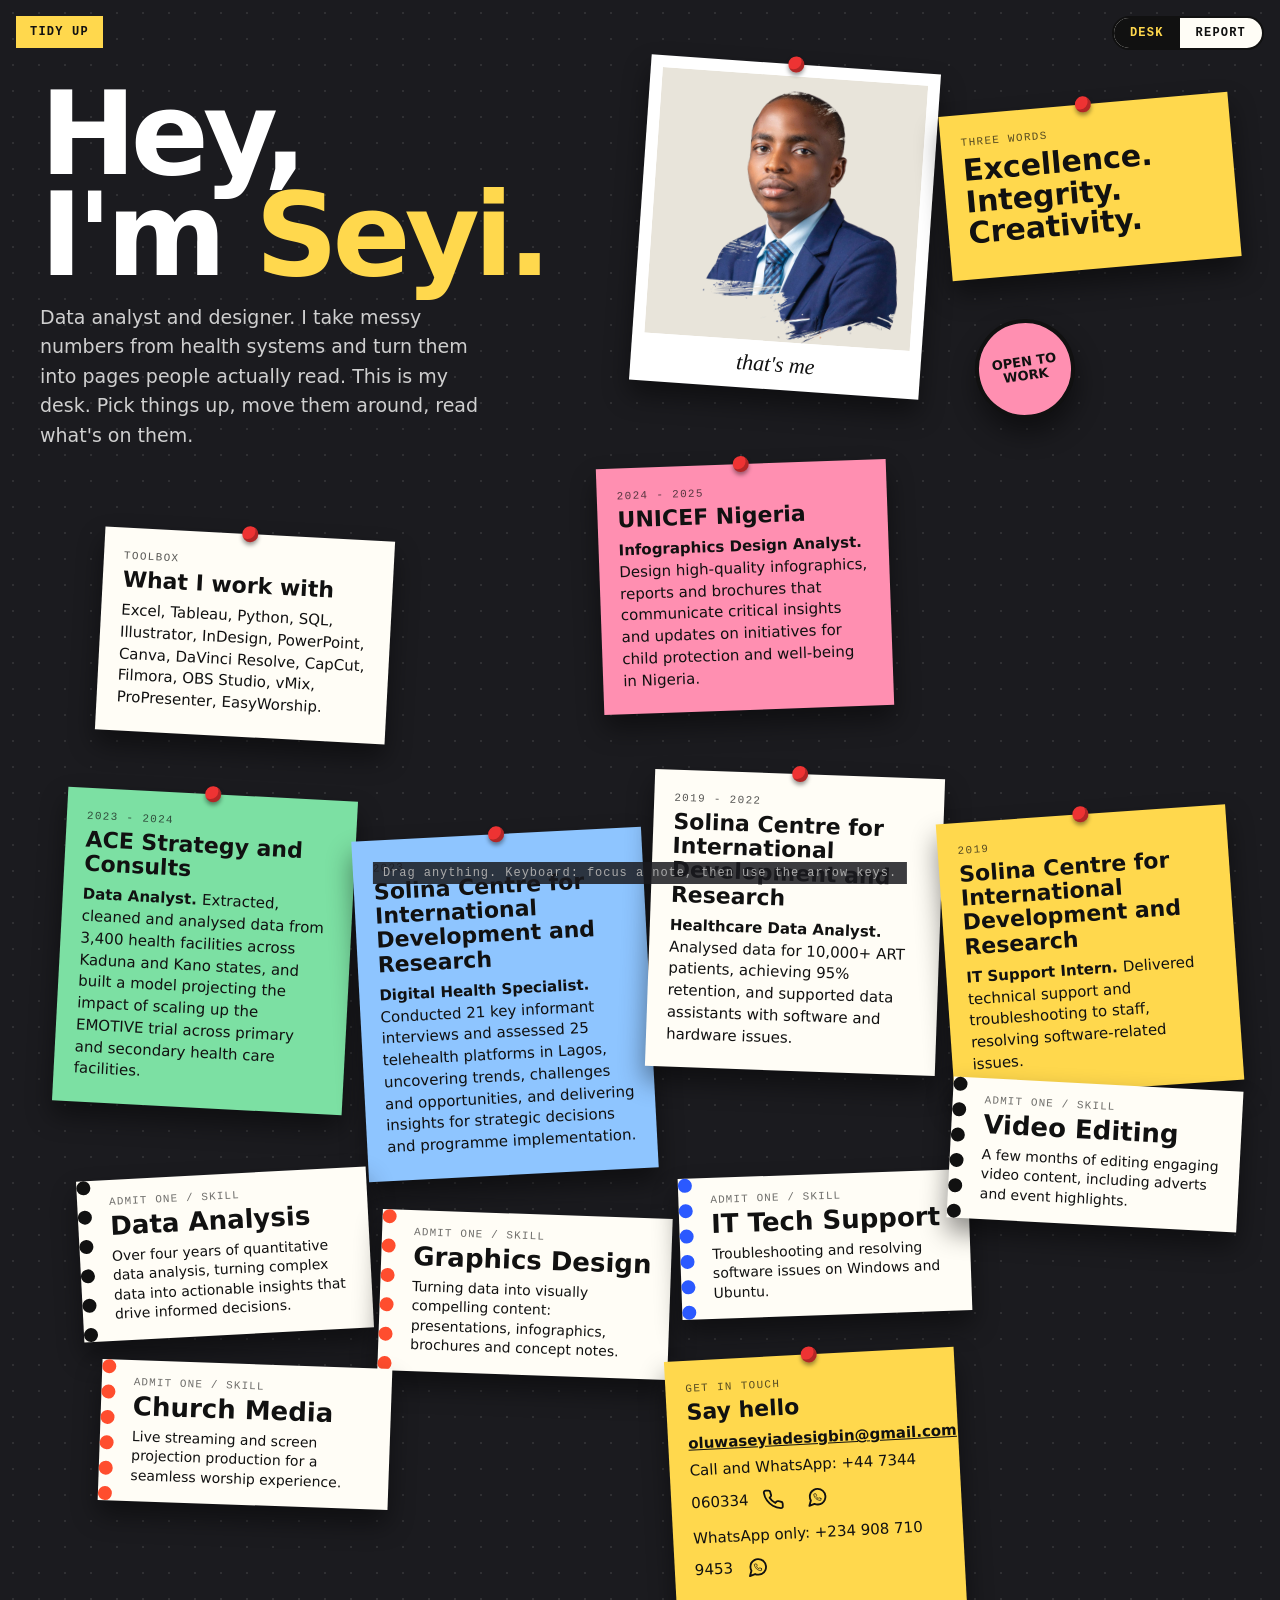
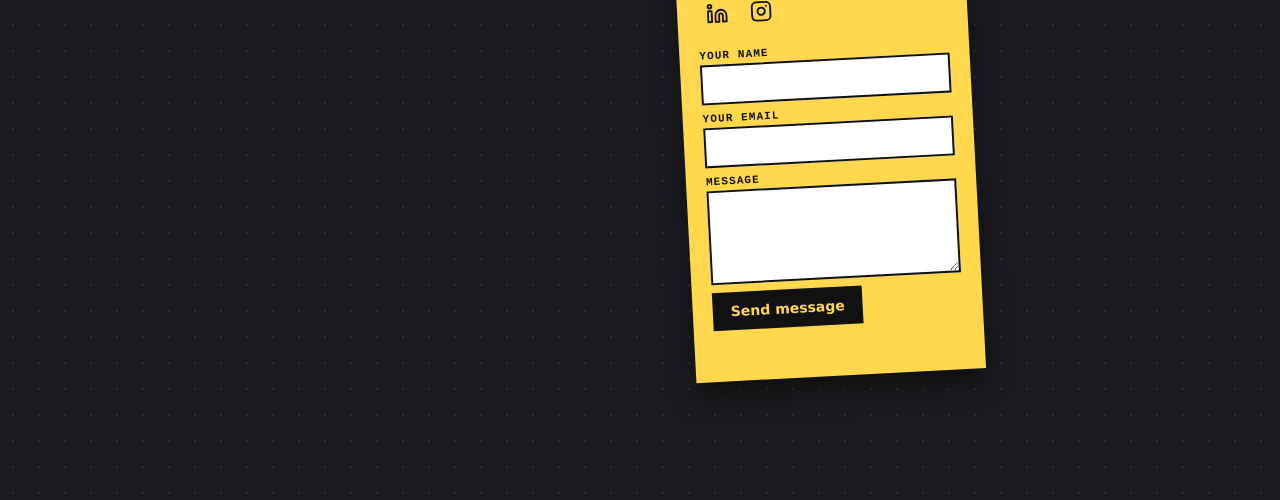
==== next/index.html @ 6172eed1 "feat(contact): use icons for Call, WhatsApp, LinkedIn and Instagram links The contact links in both " ====
<!DOCTYPE html>
<html lang="en">
<head>
  <meta charset="utf-8">
  <meta name="viewport" content="width=device-width, initial-scale=1">
  <title>Seyi Adesigbin | Data analyst and designer</title>
  <meta name="description" content="Seyi Adesigbin is a data analyst and designer who turns health-system data into clear, readable reports and infographics.">
  <link rel="stylesheet" href="css/tokens.css">
  <link rel="stylesheet" href="css/base.css">
  <link rel="stylesheet" href="css/form.css">
  <link rel="stylesheet" href="css/icons.css">
  <link rel="stylesheet" href="css/desk.css">
  <link rel="stylesheet" href="css/report.css">
</head>
<body data-view="desk">
  <a class="skip-link" href="#main">Skip to content</a>

  <div class="view-switch" role="group" aria-label="Choose a view">
    <button type="button" data-view="desk" aria-pressed="true">Desk</button>
    <button type="button" data-view="report" aria-pressed="false">Report</button>
  </div>

  <main id="main">
    <section id="view-desk" aria-label="Desk view">
      <div class="desk"></div>
    </section>
    <section id="view-report" aria-label="Report view" hidden>
      <div class="report"></div>
    </section>
  </main>

  <noscript><p style="padding:24px">This site needs JavaScript to show its content.</p></noscript>
  <script src="js/content.js"></script>
  <script src="js/icons.js"></script>
  <script src="js/contact-form.js"></script>
  <script src="js/desk.js"></script>
  <script src="js/report.js"></script>
  <script src="js/app.js"></script>
</body>
</html>
---- next/css/tokens.css ----
/* Design tokens: the one place colours, type and spacing are decided. */
:root {
  /* Desk palette */
  --desk-bg: #1b1b1f;
  --note-yellow: #ffd84d;
  --note-pink: #ff8fb1;
  --note-green: #7ce0a3;
  --note-blue: #8ec5ff;
  --paper: #fffdf6;

  /* Report palette */
  --report-bg: #f3eee3;
  --report-ink: #14213d;
  --report-accent: #ff4d2e;
  --report-blue: #2b59ff;

  /* Type: system fonts for now. Final fonts are chosen in a later change. */
  --font-body: "Segoe UI", system-ui, -apple-system, Arial, sans-serif;
  --font-mono: "Courier New", ui-monospace, monospace;

  /* Spacing scale */
  --space-1: 4px;
  --space-2: 8px;
  --space-3: 16px;
  --space-4: 24px;
  --space-5: 40px;
  --space-6: 64px;

  --radius: 4px;
  --max-width: 1100px;
}
---- next/css/base.css ----
/* Reset, page shell, and the Desk | Report switch. Each view has its own stylesheet. */
*, *::before, *::after { box-sizing: border-box; }
* { margin: 0; }

body {
  font: 17px/1.55 var(--font-body);
  min-height: 100vh;
}

body[data-view="desk"] { background: var(--desk-bg); color: #fff; }
body[data-view="report"] { background: var(--report-bg); color: var(--report-ink); }

a { color: inherit; }
[hidden] { display: none !important; }

.skip-link {
  position: absolute; left: -999px; top: 8px;
  background: #fff; color: #000; padding: var(--space-2) var(--space-3); z-index: 100;
}
.skip-link:focus { left: 8px; }

.wrap { max-width: var(--max-width); margin: 0 auto; padding: var(--space-5) var(--space-4); }

/* View switch */
.view-switch {
  position: fixed; top: var(--space-3); right: var(--space-3); z-index: 50;
  display: inline-flex; border: 2px solid currentColor; border-radius: 999px;
  background: var(--paper); color: #111; overflow: hidden;
  font: 700 12px var(--font-mono); letter-spacing: .1em; text-transform: uppercase;
}
.view-switch button {
  all: unset; cursor: pointer; padding: 8px 16px;
}
.view-switch button[aria-pressed="true"] { background: #111; color: var(--note-yellow); }
.view-switch button:focus-visible { outline: 3px solid var(--report-blue); outline-offset: -3px; }
---- next/css/form.css ----
/* Contact form, shared by the Desk note and the Report section. */
.contact-form { margin-top: var(--space-3); display: grid; gap: var(--space-2); }
.cf-field { display: grid; gap: 3px; }
.cf-field label { font: 700 11px var(--font-mono); letter-spacing: .1em; text-transform: uppercase; }
.contact-form input[type="text"],
.contact-form input[type="email"],
.contact-form textarea {
  font: 15px var(--font-body); color: #111; background: #fff;
  border: 2px solid #111; border-radius: 0; padding: 9px 10px; width: 100%;
  user-select: text; touch-action: auto;
}
.contact-form textarea { resize: vertical; min-height: 90px; }
.contact-form input:focus-visible,
.contact-form textarea:focus-visible,
.cf-button:focus-visible { outline: 3px solid var(--report-blue); outline-offset: 2px; }
.cf-button {
  justify-self: start; cursor: pointer; border: 0; padding: 11px 18px;
  font: 800 14px var(--font-body); background: #111; color: var(--note-yellow);
}
.cf-button:disabled { opacity: .6; cursor: wait; }
.cf-status { font-size: 14px; min-height: 1.4em; }
.cf-status a { font-weight: 700; }

/* Report: give the form a boxed look under the contact list */
.report .contact-form { max-width: 640px; margin-top: var(--space-4); padding: 20px; border: 2px solid var(--report-ink); background: rgba(255, 255, 255, .5); }
.report .contact-form .cf-button { background: var(--report-ink); color: var(--report-bg); }
.report .contact-form .cf-button:hover { background: var(--report-accent); }
---- next/css/icons.css ----
/* Icon-only contact links (Desk and Report). Colour follows the surrounding text. */
.icon-links { display: inline-flex; flex-wrap: wrap; align-items: center; gap: 4px; vertical-align: middle; }
a.icon-link {
  display: inline-flex; align-items: center; justify-content: center;
  width: 40px; height: 40px; border-radius: 50%;
  color: inherit; transition: background .15s, transform .15s;
}
a.icon-link svg {
  width: 22px; height: 22px; fill: none; stroke: currentColor;
  stroke-width: 2; stroke-linecap: round; stroke-linejoin: round;
}
a.icon-link:hover { background: rgba(0, 0, 0, .1); transform: translateY(-1px); }
a.icon-link:focus-visible { outline: 3px solid currentColor; outline-offset: 2px; }

@media (prefers-reduced-motion: reduce) {
  a.icon-link { transition: none; }
  a.icon-link:hover { transform: none; }
}
---- next/css/desk.css ----
/* Desk view: a pinboard of draggable notes. Positions are set by js/desk.js. */
body[data-view="desk"] {
  background-color: var(--desk-bg);
  background-image: radial-gradient(rgba(255, 255, 255, .09) 1.5px, transparent 1.5px);
  background-size: 26px 26px;
}

.desk { padding: var(--space-6) var(--space-4) var(--space-6); }

.desk-title { color: #fff; max-width: 560px; position: relative; padding-top: 10px; }
.desk-board.scatter .desk-title { position: absolute; z-index: 0; }
.desk-title h1 {
  font: 900 clamp(56px, 9vw, 120px)/.88 var(--font-body);
  letter-spacing: -.05em;
}
.desk-title h1 span { color: var(--note-yellow); }
.desk-title p { margin-top: var(--space-3); color: #cfcfcf; font-size: 19px; max-width: 440px; }

.desk-tools { position: fixed; top: var(--space-3); left: var(--space-3); z-index: 50; }
.desk-tools button {
  font: 700 12px var(--font-mono); letter-spacing: .1em; text-transform: uppercase;
  background: var(--note-yellow); color: #111; border: 0; padding: 9px 14px; cursor: pointer;
}
.desk-tools button:focus-visible { outline: 3px solid #fff; outline-offset: 2px; }

.desk-board { position: relative; max-width: 1200px; margin: 0 auto; }

/* Items */
.item {
  position: absolute; width: 290px; color: #111;
  box-shadow: 0 14px 26px rgba(0, 0, 0, .45);
  cursor: grab; touch-action: none; user-select: none;
  transition: box-shadow .15s;
}
.item.dragging { cursor: grabbing; box-shadow: 0 26px 40px rgba(0, 0, 0, .6); }
.item:focus-visible { outline: 4px solid #fff; outline-offset: 4px; }
.item a { user-select: text; }

.note { padding: 22px 20px 22px; }
.note.c-y { background: var(--note-yellow); }
.note.c-p { background: var(--note-pink); }
.note.c-g { background: var(--note-green); }
.note.c-b { background: var(--note-blue); }
.note.c-w { background: var(--paper); }
.note small {
  display: block; margin-bottom: 6px;
  font: 11px var(--font-mono); letter-spacing: .12em; text-transform: uppercase; opacity: .7;
}
.note h3 { font: 900 22px/1.1 var(--font-body); margin-bottom: 8px; }
.note p { font-size: 15px; line-height: 1.45; }
.note p + p { margin-top: 8px; }
.note ul { list-style: none; padding: 0; }
.note li { font-size: 15px; margin-bottom: 4px; }
.note a { font-weight: 700; }

.pin {
  position: absolute; top: -8px; left: 50%; width: 16px; height: 16px; margin-left: -8px;
  border-radius: 50%; background: #e33; pointer-events: none;
  box-shadow: inset -3px -3px 0 rgba(0, 0, 0, .25), 0 3px 4px rgba(0, 0, 0, .4);
}

.words h3 { font-size: 30px; line-height: 1.05; }

.polaroid { background: #fff; padding: 12px 12px 48px; }
.polaroid img { width: 100%; height: auto; aspect-ratio: 1; display: block; background: #e8e4da; }
.polaroid .caption {
  position: absolute; bottom: 12px; left: 0; right: 0; text-align: center;
  font: italic 22px "Segoe Script", "Comic Sans MS", cursive;
}

.ticket { background: var(--paper); border-left: 14px dotted #111; padding: 16px 18px; }
.ticket small { display: block; font: 11px var(--font-mono); letter-spacing: .1em; text-transform: uppercase; opacity: .6; }
.ticket b { display: block; font: 900 26px/1.1 var(--font-body); margin: 4px 0 6px; }
.ticket p { font-size: 14px; line-height: 1.4; }

.sticker {
  width: 100px; height: 100px; border-radius: 50%; background: var(--note-pink);
  border: 4px solid #111; display: grid; place-items: center; text-align: center; padding: 8px;
  font: 700 13px/1.1 var(--font-body); text-transform: uppercase;
}

.desk-hint {
  position: fixed; bottom: var(--space-3); left: 50%; transform: translateX(-50%); z-index: 40;
  color: #aaa; font: 12px var(--font-mono); letter-spacing: .08em; text-align: center;
  background: rgba(27, 27, 31, .85); padding: 4px 10px; pointer-events: none;
}

@media (prefers-reduced-motion: no-preference) {
  .item.tidy { transition: left .5s, top .5s, transform .5s, box-shadow .15s; }
}

/* Small screens: no dragging, notes simply stack. */
@media (max-width: 700px) {
  .desk-board { display: flex; flex-direction: column; align-items: center; gap: var(--space-4); height: auto !important; }
  .item { position: relative; left: auto !important; top: auto !important; transform: none !important; max-width: 100%; cursor: default; touch-action: auto; user-select: text; }
  .desk-tools, .desk-hint { display: none; }
  .desk-title { align-self: stretch; max-width: none; }
}
---- next/css/report.css ----
/* Report view: an annual-report look. Colours come from tokens.css. */
body[data-view="report"] {
  background-color: var(--report-bg);
  background-image:
    linear-gradient(rgba(20, 33, 61, .06) 1px, transparent 1px),
    linear-gradient(90deg, rgba(20, 33, 61, .06) 1px, transparent 1px);
  background-size: 40px 40px;
}

.report { max-width: var(--max-width); margin: 0 auto; padding: 0 28px; color: var(--report-ink); }
.report .mono { font: 12px var(--font-mono); letter-spacing: .12em; text-transform: uppercase; }
.report a:focus-visible, .report button:focus-visible { outline: 3px solid var(--report-blue); outline-offset: 3px; }

/* Header: leaves room on the right for the Desk | Report switch */
.r-top {
  display: flex; flex-wrap: wrap; gap: var(--space-2) var(--space-4); justify-content: space-between;
  padding: 22px 190px 18px 0; border-bottom: 2px solid var(--report-ink);
}
.r-top nav a { margin-right: 22px; text-decoration: none; }
.r-top nav a:hover { color: var(--report-accent); }

/* Hero */
.r-hero { display: grid; grid-template-columns: 1.3fr 1fr; gap: 30px; padding: 60px 0 40px; align-items: end; }
.r-hero h1 { font-size: clamp(52px, 7.4vw, 104px); line-height: .86; letter-spacing: -.05em; font-weight: 900; margin-top: 18px; }
.r-hero h1 span { display: block; white-space: nowrap; }
.r-hero h1 em { font-style: normal; color: var(--report-accent); }
.r-lead { max-width: 460px; margin-top: 26px; font-size: 19px; }
.r-portrait { position: relative; }
.r-portrait img { width: 100%; height: auto; display: block; filter: grayscale(1) contrast(1.1); mix-blend-mode: multiply; }
.r-tag { position: absolute; background: var(--report-ink); color: var(--report-bg); padding: 4px 10px; }
.r-tag-1 { top: 14%; left: -4%; }
.r-tag-2 { top: 48%; right: -2%; background: var(--report-accent); }

/* Figure sections */
.fig { position: relative; border-top: 2px solid var(--report-ink); padding: 46px 0 60px; }
.fig-tag { position: absolute; top: -1px; left: 0; background: var(--report-ink); color: var(--report-bg); padding: 5px 12px; }
.fig h2 { font-size: clamp(32px, 5vw, 58px); line-height: 1; letter-spacing: -.03em; margin: 18px 0 30px; max-width: 760px; }

/* Key figures */
.stats { display: flex; flex-wrap: wrap; padding: 1px; }
.stat { flex: 1 1 220px; margin: -1px; padding: 22px; border: 2px solid var(--report-ink); background: rgba(255, 255, 255, .35); }
.stat b { display: block; font-size: clamp(40px, 4.6vw, 56px); line-height: 1; letter-spacing: -.04em; }
.stat:nth-child(odd) b { color: var(--report-blue); }
.stat:nth-child(even) b { color: var(--report-accent); }
.stat span { display: block; margin-top: 10px; font-size: 14px; color: #555; }

/* Timeline */
.gantt { --label: 230px; border: 2px solid var(--report-ink); background: rgba(255, 255, 255, .35); padding: 18px 18px 8px; }
.axis { display: grid; grid-template-columns: var(--label) repeat(var(--years), 1fr); padding-bottom: 8px; border-bottom: 2px solid var(--report-ink); }
.axis span { border-left: 1px dashed rgba(20, 33, 61, .3); padding-left: 6px; }
.axis span:first-child { border: 0; }
.rowg { border-bottom: 1px dashed rgba(20, 33, 61, .25); }
.rowg:last-child { border: 0; }
.rowg-btn {
  all: unset; box-sizing: border-box; cursor: pointer; width: 100%;
  display: grid; grid-template-columns: var(--label) 1fr; align-items: center; padding: 12px 0;
}
.rowg-btn:focus-visible { outline: 3px solid var(--report-blue); outline-offset: 2px; }
.who { padding-right: 14px; }
.who b { display: block; font-size: 14px; line-height: 1.2; }
.who small { color: #555; font-size: 13px; }
.track { position: relative; display: block; height: 30px; }
.bar { position: absolute; top: 0; height: 30px; background: var(--report-blue); transition: background .2s, top .2s, height .2s; }
.rowg-btn:hover .bar, .rowg.open .bar { background: var(--report-accent); top: -2px; height: 34px; }
.detail { max-height: 0; overflow: hidden; transition: max-height .35s; font-size: 15px; }
.rowg.open .detail { max-height: 320px; }
.detail p { padding: 4px 0 16px var(--label); max-width: 900px; }

/* Expertise */
.areas { display: flex; flex-wrap: wrap; padding: 1px; }
.area { flex: 1 1 230px; margin: -1px; padding: 22px; border: 2px solid var(--report-ink); background: rgba(255, 255, 255, .35); }
.area h3 { font-size: 22px; line-height: 1.1; margin-bottom: 8px; }
.area p { font-size: 15px; color: #333; }

/* Toolkit */
.bubbles { list-style: none; padding: 0; display: flex; flex-wrap: wrap; gap: 12px; align-items: center; }
.b { border: 2px solid var(--report-ink); border-radius: 999px; padding: 8px 18px; background: var(--report-bg); transition: transform .2s, background .2s, color .2s; }
.b:hover { background: var(--report-ink); color: var(--report-bg); transform: rotate(-3deg) scale(1.06); }
.b-2 { font-size: 22px; padding: 12px 26px; background: var(--report-accent); color: #fff; border-color: var(--report-accent); }
.b-3 { font-size: 30px; padding: 16px 34px; background: var(--report-blue); color: #fff; border-color: var(--report-blue); }

/* Contact */
.contact-list { list-style: none; padding: 0; max-width: 640px; border: 2px solid var(--report-ink); background: rgba(255, 255, 255, .5); }
.contact-list li { display: grid; grid-template-columns: 150px 1fr; gap: 12px; padding: 14px 18px; border-bottom: 2px solid var(--report-ink); align-items: baseline; }
.contact-list li:last-child { border-bottom: 0; }
.contact-list a { font-weight: 700; }

.r-foot { border-top: 2px solid var(--report-ink); padding: 22px 0 40px; }

@media (prefers-reduced-motion: reduce) {
  .bar, .detail, .b { transition: none; }
}

@media (max-width: 800px) {
  .r-top { padding-right: 0; padding-top: 70px; }
  .r-hero { grid-template-columns: 1fr; }
  .r-tag-1 { left: 0; }
  .gantt { --label: 120px; padding: 12px 10px 4px; }
  .who b { font-size: 12px; }
  .who small { font-size: 11px; }
  .detail p { padding-left: 0; }
  .contact-list li { grid-template-columns: 1fr; gap: 2px; }
}
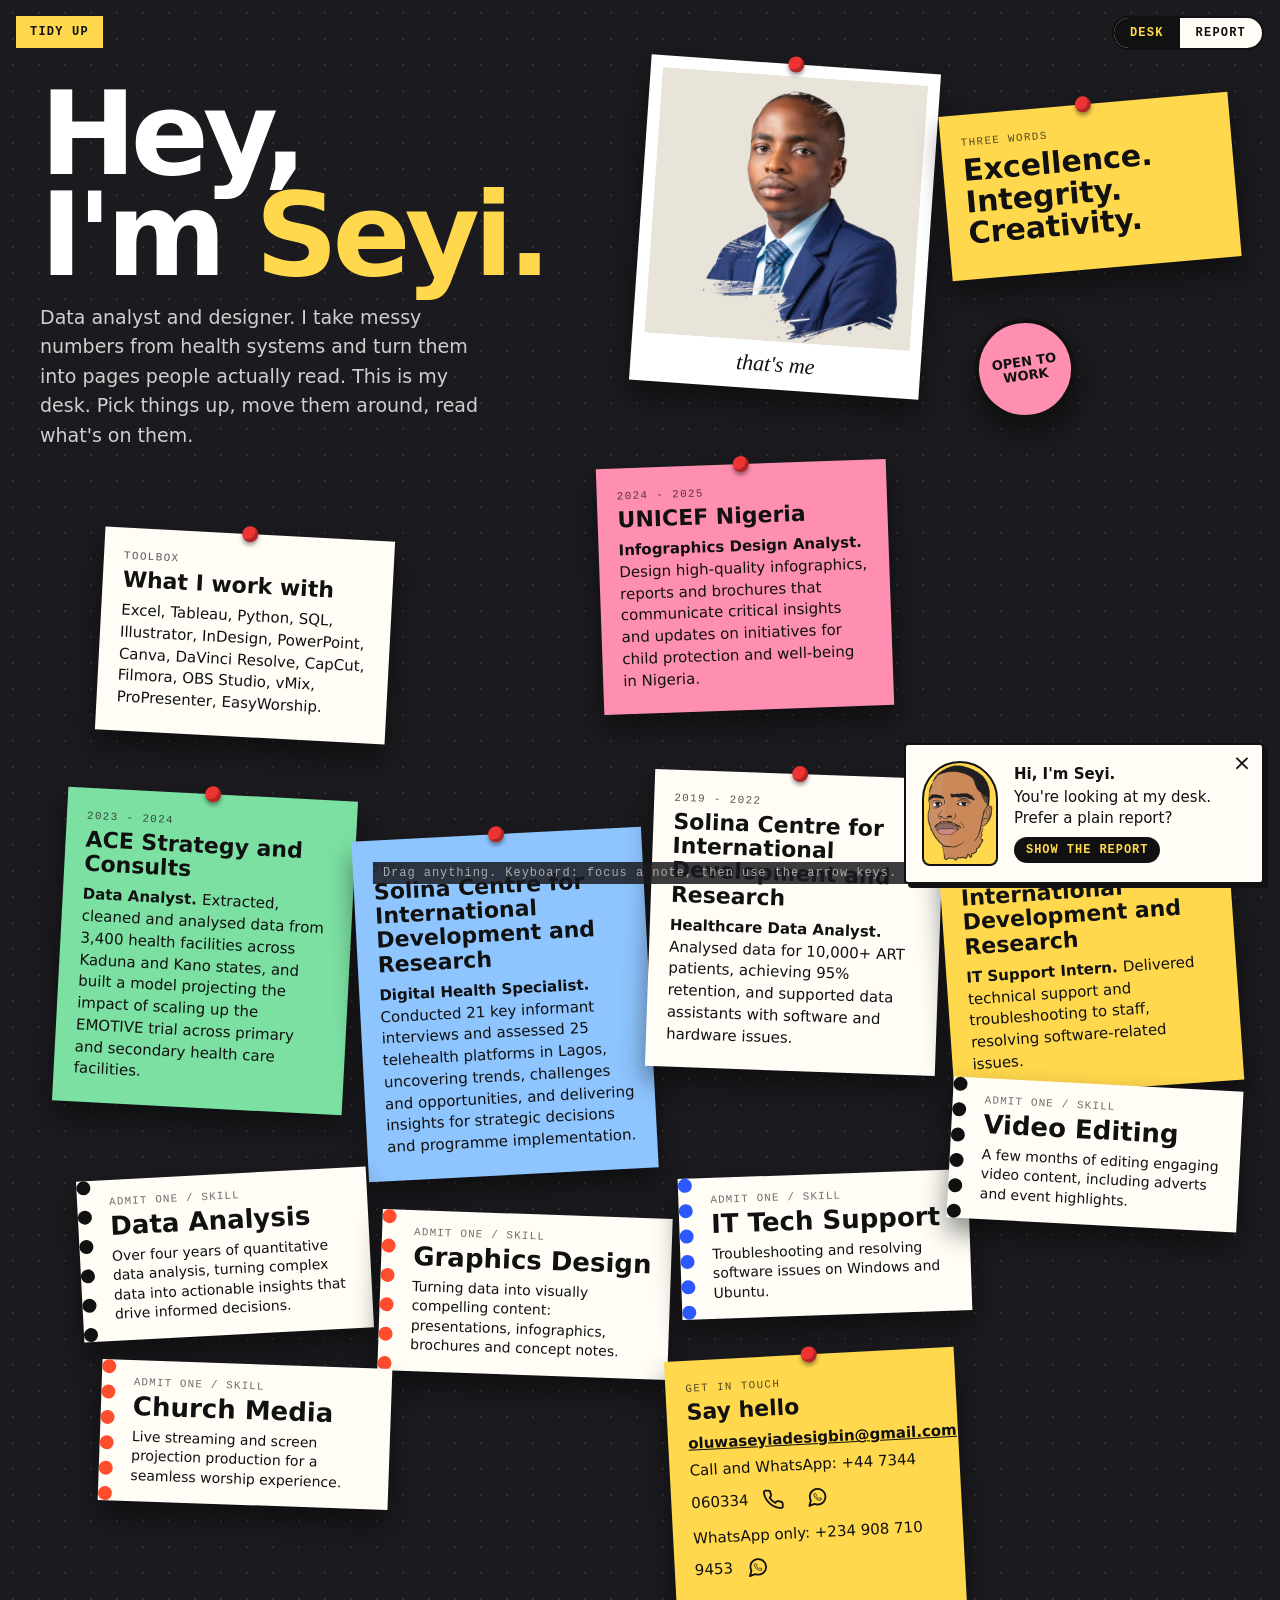
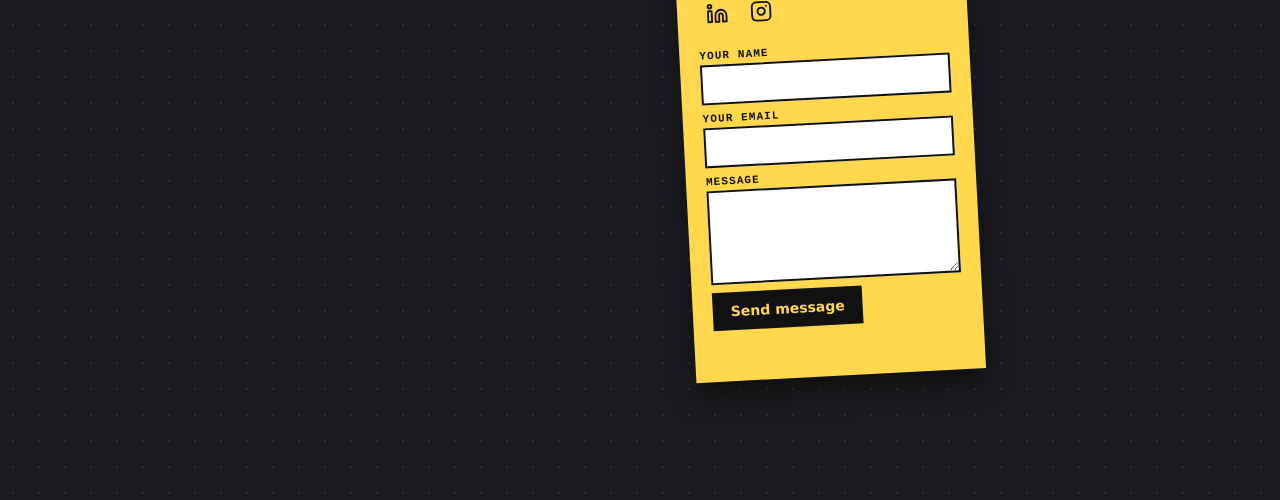
==== commit 259fdc80: "feat(popup): add a one-time avatar pop-up that suggests the other view Adds a small card at the bott" ====
--- a/next/index.html
+++ b/next/index.html
@@ -11,6 +11,7 @@
   <link rel="stylesheet" href="css/icons.css">
   <link rel="stylesheet" href="css/desk.css">
   <link rel="stylesheet" href="css/report.css">
+  <link rel="stylesheet" href="css/avatar-popup.css">
 </head>
 <body data-view="desk">
   <a class="skip-link" href="#main">Skip to content</a>
@@ -35,6 +36,7 @@
   <script src="js/contact-form.js"></script>
   <script src="js/desk.js"></script>
   <script src="js/report.js"></script>
+  <script src="js/avatar-popup.js"></script>
   <script src="js/app.js"></script>
 </body>
 </html>
--- a/next/css/avatar-popup.css
+++ b/next/css/avatar-popup.css
@@ -0,0 +1,34 @@
+/* One-time avatar pop-up. Sits bottom-right, away from the Desk | Report switch (top-right). */
+.avatar-popup {
+  position: fixed; right: var(--space-3); bottom: var(--space-3); z-index: 60;
+  display: flex; gap: var(--space-3); align-items: center;
+  width: min(360px, calc(100vw - 2 * var(--space-3)));
+  padding: var(--space-3) var(--space-5) var(--space-3) var(--space-3);
+  background: var(--paper); color: #111;
+  border: 2px solid #111; border-radius: var(--radius);
+  box-shadow: 4px 4px 0 #111;
+  font: 15px/1.4 var(--font-body);
+  animation: avatar-pop-in .25s ease-out;
+}
+@keyframes avatar-pop-in { from { opacity: 0; transform: translateY(12px); } to { opacity: 1; transform: none; } }
+@media (prefers-reduced-motion: reduce) { .avatar-popup { animation: none; } }
+
+/* Crop to the head: the source image is 1000px square with the head around x 290-710, y 70-650. */
+.avatar-popup__face {
+  flex: none; width: 76px; aspect-ratio: 420 / 580; overflow: hidden;
+  border-radius: 38px 38px 8px 8px; background: var(--note-yellow); border: 2px solid #111;
+}
+.avatar-popup__face img { display: block; width: 238%; max-width: none; height: auto; margin: -16.7% 0 0 -69%; }
+
+.avatar-popup__hello { font-weight: 700; }
+.avatar-popup__msg { margin-top: 2px; }
+.avatar-popup__go {
+  all: unset; box-sizing: border-box; cursor: pointer; margin-top: var(--space-2);
+  padding: 6px 12px; background: #111; color: var(--note-yellow); border-radius: 999px;
+  font: 700 12px var(--font-mono); letter-spacing: .08em; text-transform: uppercase;
+}
+.avatar-popup__close {
+  all: unset; box-sizing: border-box; cursor: pointer; position: absolute; top: 4px; right: 6px;
+  width: 28px; height: 28px; text-align: center; font: 22px/28px var(--font-body);
+}
+.avatar-popup__go:focus-visible, .avatar-popup__close:focus-visible { outline: 3px solid var(--report-blue); outline-offset: 2px; }
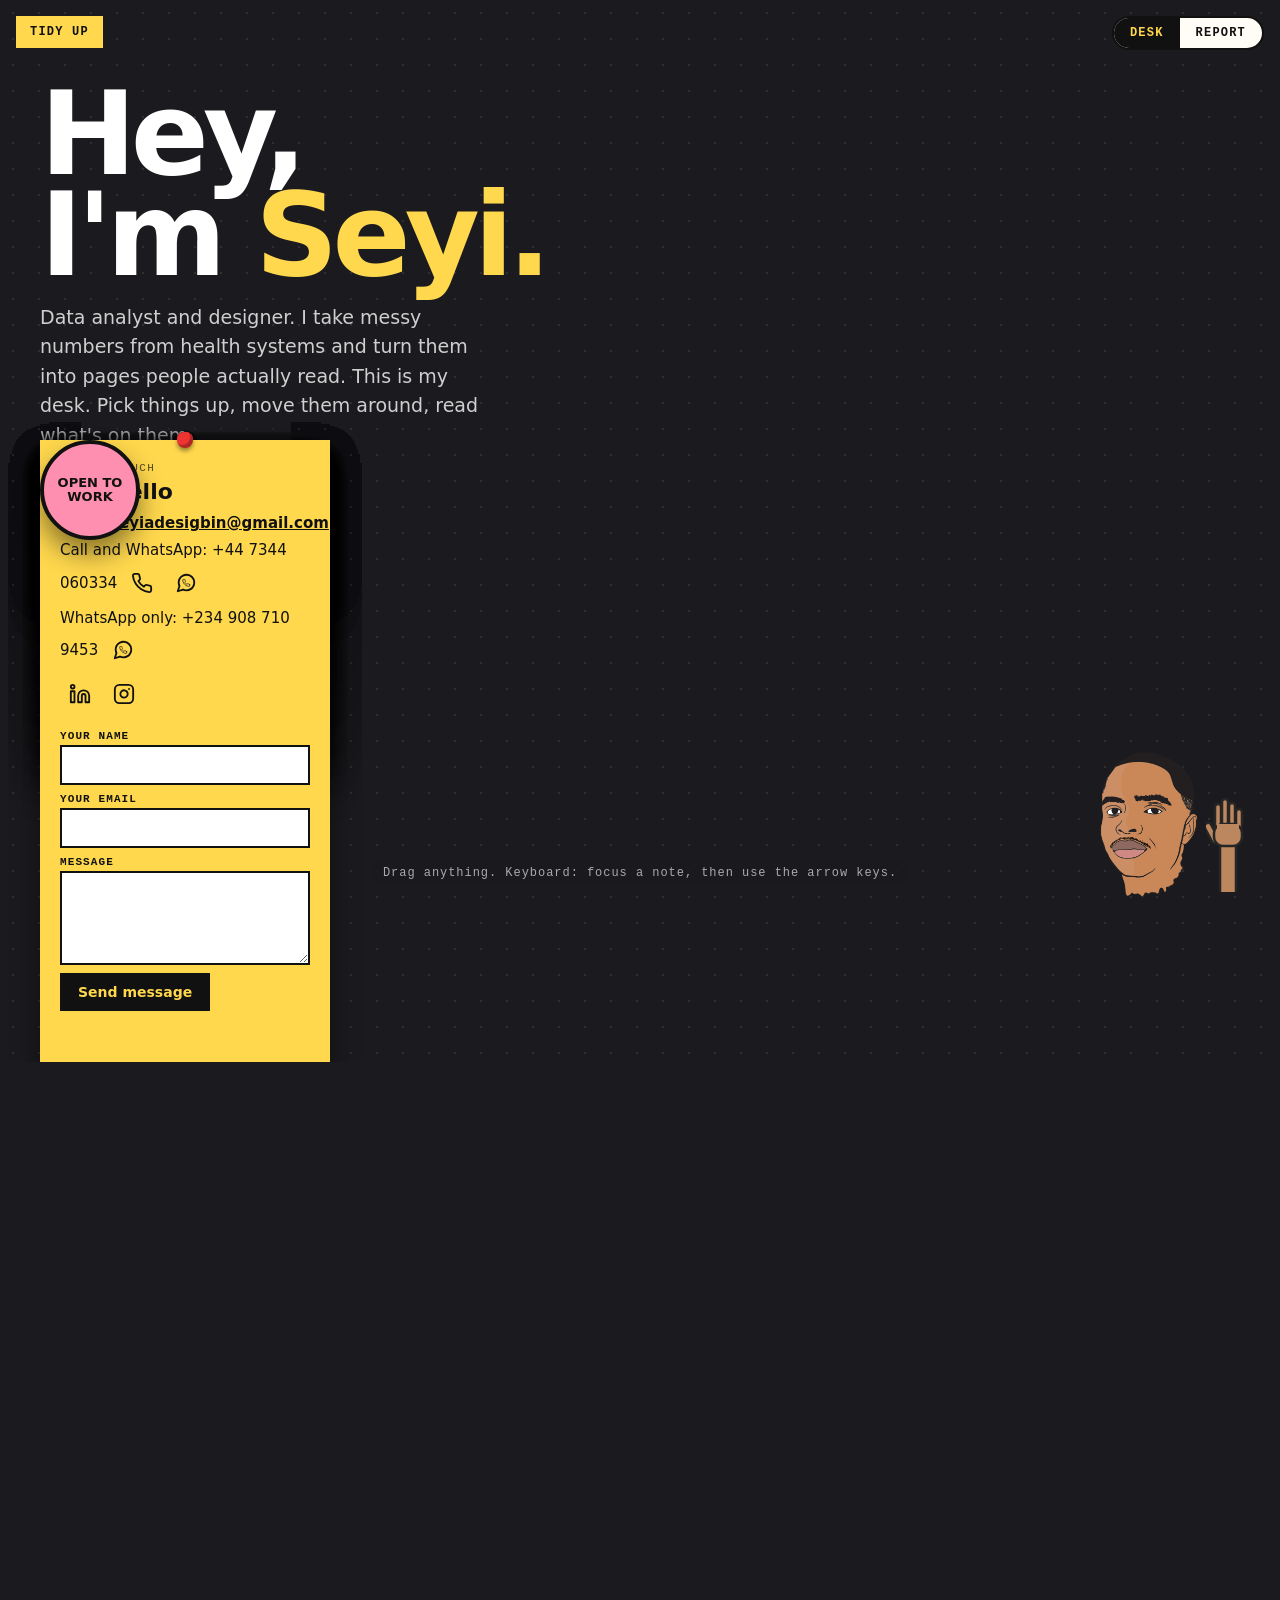
==== commit 7c4614a8: "feat(seo): add share-preview tags, preview image, sitemap and robots.txt Adds Open Graph and Twitter" ====
--- a/next/index.html
+++ b/next/index.html
@@ -5,6 +5,21 @@
   <meta name="viewport" content="width=device-width, initial-scale=1">
   <title>Seyi Adesigbin | Data analyst and designer</title>
   <meta name="description" content="Seyi Adesigbin is a data analyst and designer who turns health-system data into clear, readable reports and infographics.">
+  <!-- Share preview. PLACEHOLDER address: swap change confirms the final domain. -->
+  <link rel="canonical" href="https://seyiadesigbin.com/">
+  <meta property="og:type" content="website">
+  <meta property="og:site_name" content="Seyi Adesigbin">
+  <meta property="og:title" content="Seyi Adesigbin | Data analyst and designer">
+  <meta property="og:description" content="Seyi Adesigbin is a data analyst and designer who turns health-system data into clear, readable reports and infographics.">
+  <meta property="og:url" content="https://seyiadesigbin.com/">
+  <meta property="og:image" content="https://seyiadesigbin.com/assets/og-image.png">
+  <meta property="og:image:width" content="1200">
+  <meta property="og:image:height" content="630">
+  <meta property="og:image:alt" content="Illustrated portrait of Seyi Adesigbin beside the words Seyi Adesigbin, data analyst and designer.">
+  <meta name="twitter:card" content="summary_large_image">
+  <meta name="twitter:title" content="Seyi Adesigbin | Data analyst and designer">
+  <meta name="twitter:description" content="Seyi Adesigbin is a data analyst and designer who turns health-system data into clear, readable reports and infographics.">
+  <meta name="twitter:image" content="https://seyiadesigbin.com/assets/og-image.png">
   <link rel="stylesheet" href="css/tokens.css">
   <link rel="stylesheet" href="css/base.css">
   <link rel="stylesheet" href="css/form.css">
--- a/next/css/avatar-popup.css
+++ b/next/css/avatar-popup.css
@@ -1,34 +1,82 @@
-/* One-time avatar pop-up. Sits bottom-right, away from the Desk | Report switch (top-right). */
+/*
+ * One-time avatar: head pops up from the bottom edge, a hand waves, then speech bubbles appear.
+ * Bottom-right, away from the Desk | Report switch (top-right).
+ * Steps are driven by classes set in js/avatar-popup.js: .is-up (head), .is-waving (hand).
+ */
 .avatar-popup {
-  position: fixed; right: var(--space-3); bottom: var(--space-3); z-index: 60;
-  display: flex; gap: var(--space-3); align-items: center;
-  width: min(360px, calc(100vw - 2 * var(--space-3)));
-  padding: var(--space-3) var(--space-5) var(--space-3) var(--space-3);
-  background: var(--paper); color: #111;
-  border: 2px solid #111; border-radius: var(--radius);
-  box-shadow: 4px 4px 0 #111;
-  font: 15px/1.4 var(--font-body);
-  animation: avatar-pop-in .25s ease-out;
+  position: fixed; right: var(--space-3); bottom: 0; z-index: 60;
+  display: flex; align-items: flex-end; gap: var(--space-2);
+  max-width: calc(100vw - 2 * var(--space-3));
+  font: 15px/1.4 var(--font-body); color: #111;
+  pointer-events: none; /* only the bubbles and buttons take clicks, so the page behind stays usable */
 }
-@keyframes avatar-pop-in { from { opacity: 0; transform: translateY(12px); } to { opacity: 1; transform: none; } }
-@media (prefers-reduced-motion: reduce) { .avatar-popup { animation: none; } }
 
-/* Crop to the head: the source image is 1000px square with the head around x 290-710, y 70-650. */
-.avatar-popup__face {
-  flex: none; width: 76px; aspect-ratio: 420 / 580; overflow: hidden;
-  border-radius: 38px 38px 8px 8px; background: var(--note-yellow); border: 2px solid #111;
+/* Figure: clipped at the bottom edge of the window so it looks like it is peeking up. */
+.avatar-popup__figure { position: relative; flex: none; width: 170px; height: 156px; overflow: hidden; }
+
+/* Head crop: the source image is 1000px square with the head around x 290-710, y 70-650. */
+.avatar-popup__head {
+  position: absolute; left: 0; bottom: 0; width: 110px; aspect-ratio: 420 / 580; overflow: hidden;
+  transform: translateY(105%); transition: transform .5s cubic-bezier(.2, 1.4, .4, 1);
 }
-.avatar-popup__face img { display: block; width: 238%; max-width: none; height: auto; margin: -16.7% 0 0 -69%; }
+.avatar-popup__head img { display: block; width: 238%; max-width: none; height: auto; margin: -16.7% 0 0 -69%; }
+.avatar-popup.is-up .avatar-popup__head { transform: none; }
 
-.avatar-popup__hello { font-weight: 700; }
-.avatar-popup__msg { margin-top: 2px; }
+/* Hand: pivots at the wrist, which stays below the window edge. */
+.avatar-popup__handwrap {
+  position: absolute; left: 112px; bottom: 0; width: 44px; height: 96px;
+  transform: translateY(105%); transform-origin: 50% 100%;
+  transition: transform .4s ease-out;
+}
+.avatar-popup__hand { display: block; width: 100%; height: 100%; }
+.avatar-popup.is-waving .avatar-popup__handwrap { transform: translateY(-8px); animation: avatar-wave .55s ease-in-out .4s 3; }
+@keyframes avatar-wave {
+  0%, 100% { transform: translateY(-8px) rotate(0); }
+  25% { transform: translateY(-8px) rotate(-16deg); }
+  75% { transform: translateY(-8px) rotate(16deg); }
+}
+
+/* Speech bubbles */
+.avatar-popup__talk {
+  display: flex; flex-direction: column; align-items: flex-end; gap: var(--space-2);
+  width: 250px; margin-bottom: var(--space-4);
+}
+.avatar-popup__bubble {
+  position: relative; pointer-events: auto;
+  background: var(--paper); border: 2px solid #111; border-radius: 16px;
+  padding: 8px 14px; box-shadow: 3px 3px 0 #111;
+  animation: avatar-bubble-in .25s cubic-bezier(.2, 1.4, .4, 1);
+}
+.avatar-popup__bubble--hello { font-weight: 700; }
+.avatar-popup__bubble--message { padding-right: 34px; }
+/* Tail pointing at the head, on the last bubble */
+.avatar-popup__bubble--message::after {
+  content: ""; position: absolute; right: -9px; bottom: 14px; width: 14px; height: 14px;
+  background: var(--paper); border: 2px solid #111; border-width: 2px 2px 0 0; transform: rotate(45deg);
+}
+@keyframes avatar-bubble-in { from { opacity: 0; transform: scale(.7) translateY(8px); } to { opacity: 1; transform: none; } }
+
 .avatar-popup__go {
-  all: unset; box-sizing: border-box; cursor: pointer; margin-top: var(--space-2);
+  all: unset; box-sizing: border-box; cursor: pointer; display: inline-block; margin-top: var(--space-2);
   padding: 6px 12px; background: #111; color: var(--note-yellow); border-radius: 999px;
   font: 700 12px var(--font-mono); letter-spacing: .08em; text-transform: uppercase;
 }
 .avatar-popup__close {
-  all: unset; box-sizing: border-box; cursor: pointer; position: absolute; top: 4px; right: 6px;
+  all: unset; box-sizing: border-box; cursor: pointer; position: absolute; top: 2px; right: 4px;
   width: 28px; height: 28px; text-align: center; font: 22px/28px var(--font-body);
 }
 .avatar-popup__go:focus-visible, .avatar-popup__close:focus-visible { outline: 3px solid var(--report-blue); outline-offset: 2px; }
+
+/* Narrow screens: bubbles stack above the figure instead of beside it. */
+@media (max-width: 520px) {
+  .avatar-popup { flex-direction: column-reverse; align-items: flex-end; gap: 0; }
+  .avatar-popup__talk { width: min(250px, 100%); margin-bottom: var(--space-2); }
+  .avatar-popup__bubble--message::after { display: none; }
+}
+
+/* Reduced motion: no pop, wave or bubble animation. JS shows everything at once. */
+@media (prefers-reduced-motion: reduce) {
+  .avatar-popup__head, .avatar-popup__handwrap { transition: none; }
+  .avatar-popup.is-waving .avatar-popup__handwrap { animation: none; }
+  .avatar-popup__bubble { animation: none; }
+}
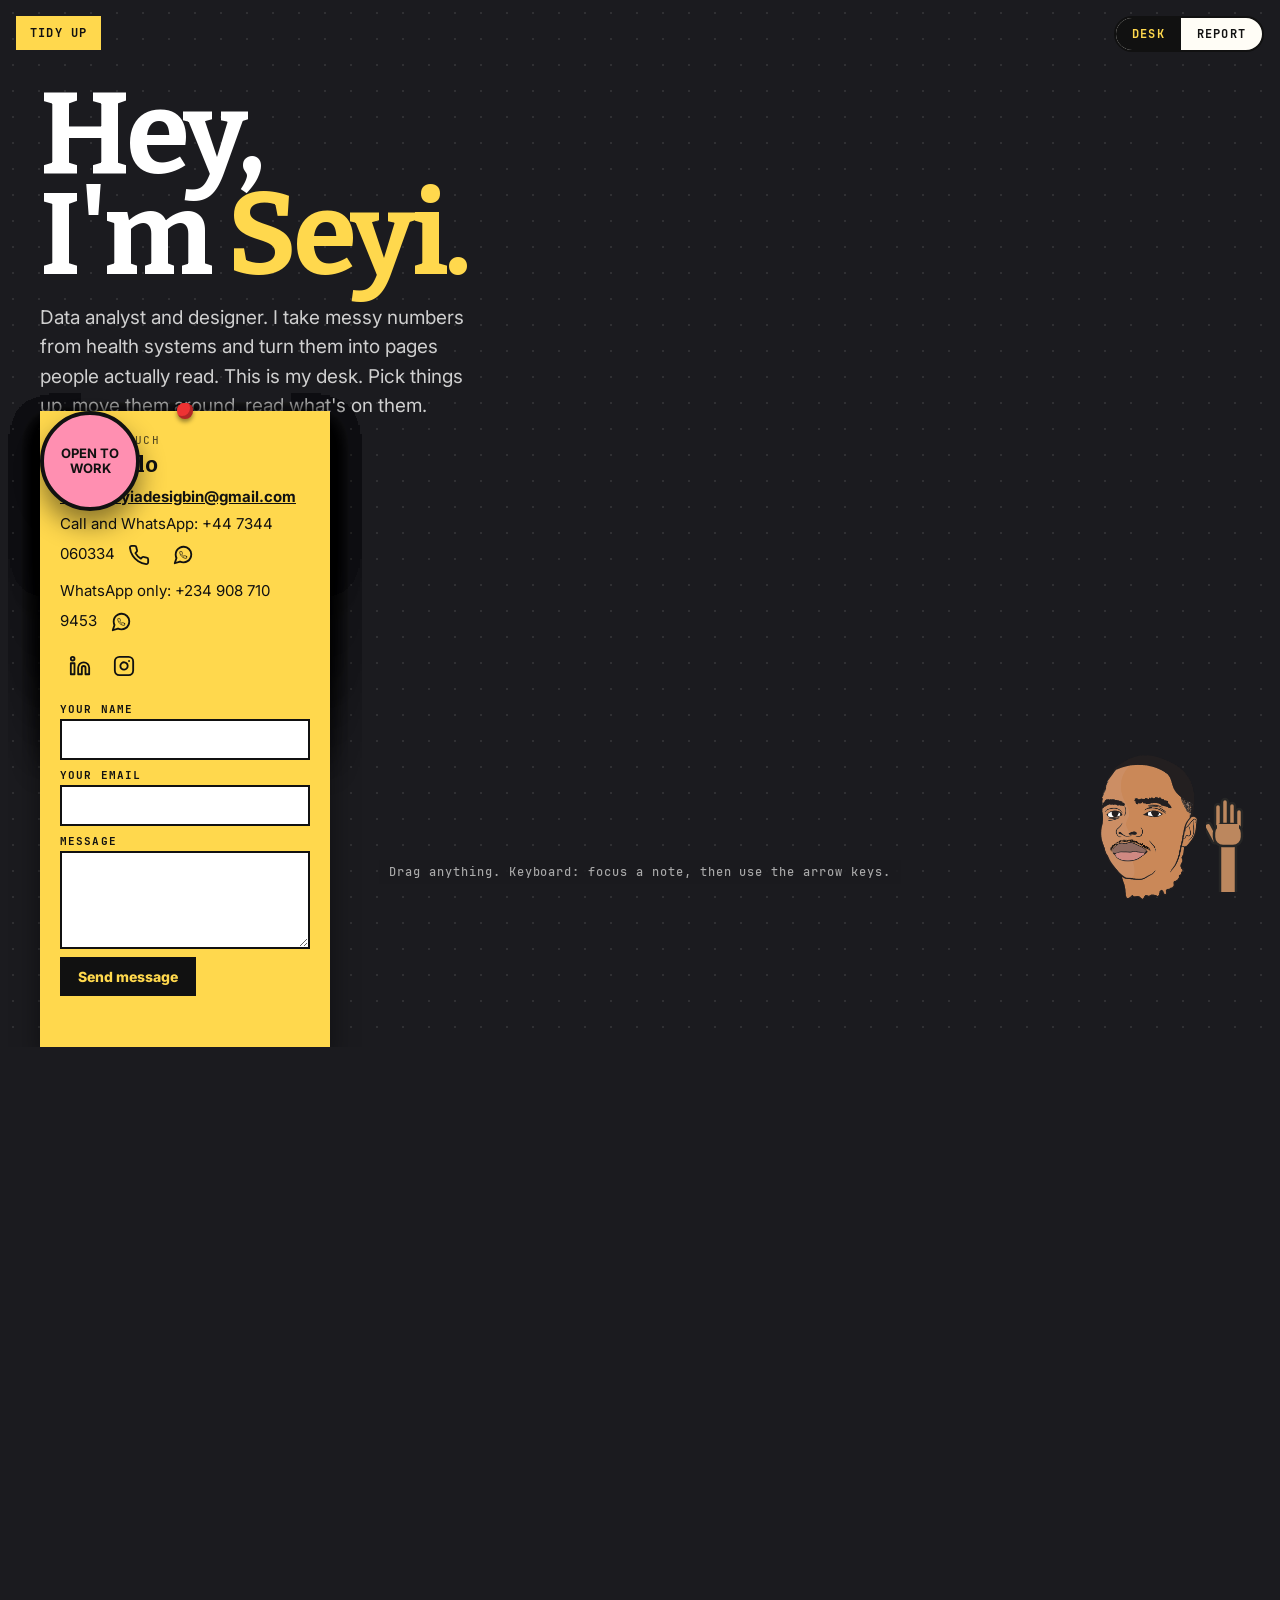
==== commit 2d7f9219: "feat(fonts): self-host Inter, Bitter, JetBrains Mono and Caveat Replace the system-font stack (Segoe" ====
--- a/next/index.html
+++ b/next/index.html
@@ -20,6 +20,9 @@
   <meta name="twitter:title" content="Seyi Adesigbin | Data analyst and designer">
   <meta name="twitter:description" content="Seyi Adesigbin is a data analyst and designer who turns health-system data into clear, readable reports and infographics.">
   <meta name="twitter:image" content="https://seyiadesigbin.com/assets/og-image.png">
+  <link rel="preload" href="assets/fonts/Inter-Variable.woff2" as="font" type="font/woff2" crossorigin>
+  <link rel="preload" href="assets/fonts/Bitter-Bold.woff2" as="font" type="font/woff2" crossorigin>
+  <link rel="stylesheet" href="css/fonts.css">
   <link rel="stylesheet" href="css/tokens.css">
   <link rel="stylesheet" href="css/base.css">
   <link rel="stylesheet" href="css/form.css">
--- a/next/css/fonts.css
+++ b/next/css/fonts.css
@@ -0,0 +1,10 @@
+/* Self-hosted fonts (Latin subset, woff2). All are SIL Open Font License. No CDN. */
+@font-face { font-family: "Inter"; src: url("../assets/fonts/Inter-Variable.woff2") format("woff2"); font-weight: 100 900; font-style: normal; font-display: swap; }
+@font-face { font-family: "Bitter"; src: url("../assets/fonts/Bitter-Bold.woff2") format("woff2"); font-weight: 700; font-style: normal; font-display: swap; }
+@font-face { font-family: "JetBrains Mono"; src: url("../assets/fonts/JetBrainsMono-Medium.woff2") format("woff2"); font-weight: 400 500; font-style: normal; font-display: swap; }
+@font-face { font-family: "JetBrains Mono"; src: url("../assets/fonts/JetBrainsMono-Bold.woff2") format("woff2"); font-weight: 600 900; font-style: normal; font-display: swap; }
+@font-face { font-family: "Caveat"; src: url("../assets/fonts/Caveat-Bold.woff2") format("woff2"); font-weight: 700; font-style: normal; font-display: swap; }
+
+/* Fallbacks sized to the web fonts so text does not jump when they load. */
+@font-face { font-family: "Inter Fallback"; src: local("Arial"); size-adjust: 107%; ascent-override: 90%; descent-override: 22%; line-gap-override: 0%; }
+@font-face { font-family: "Bitter Fallback"; src: local("Georgia"); size-adjust: 96%; ascent-override: 95%; descent-override: 25%; line-gap-override: 0%; }
--- a/next/css/tokens.css
+++ b/next/css/tokens.css
@@ -14,9 +14,11 @@
   --report-accent: #ff4d2e;
   --report-blue: #2b59ff;
 
-  /* Type: system fonts for now. Final fonts are chosen in a later change. */
-  --font-body: "Segoe UI", system-ui, -apple-system, Arial, sans-serif;
-  --font-mono: "Courier New", ui-monospace, monospace;
+  /* Type: self-hosted fonts (see fonts.css), system fonts as fallback. */
+  --font-body: "Inter", "Inter Fallback", "Segoe UI", system-ui, -apple-system, Arial, sans-serif;
+  --font-head: "Bitter", "Bitter Fallback", Georgia, serif;
+  --font-mono: "JetBrains Mono", "Courier New", ui-monospace, monospace;
+  --font-hand: "Caveat", "Segoe Script", "Comic Sans MS", cursive;
 
   /* Spacing scale */
   --space-1: 4px;
--- a/next/css/base.css
+++ b/next/css/base.css
@@ -6,6 +6,8 @@
   font: 17px/1.55 var(--font-body);
   min-height: 100vh;
 }
+
+h1, h2, h3 { font-family: var(--font-head); font-weight: 700; }
 
 body[data-view="desk"] { background: var(--desk-bg); color: #fff; }
 body[data-view="report"] { background: var(--report-bg); color: var(--report-ink); }
--- a/next/css/desk.css
+++ b/next/css/desk.css
@@ -10,8 +10,8 @@
 .desk-title { color: #fff; max-width: 560px; position: relative; padding-top: 10px; }
 .desk-board.scatter .desk-title { position: absolute; z-index: 0; }
 .desk-title h1 {
-  font: 900 clamp(56px, 9vw, 120px)/.88 var(--font-body);
-  letter-spacing: -.05em;
+  font: 700 clamp(56px, 9vw, 120px)/.88 var(--font-head);
+  letter-spacing: -.03em;
 }
 .desk-title h1 span { color: var(--note-yellow); }
 .desk-title p { margin-top: var(--space-3); color: #cfcfcf; font-size: 19px; max-width: 440px; }
@@ -46,7 +46,7 @@
   display: block; margin-bottom: 6px;
   font: 11px var(--font-mono); letter-spacing: .12em; text-transform: uppercase; opacity: .7;
 }
-.note h3 { font: 900 22px/1.1 var(--font-body); margin-bottom: 8px; }
+.note h3 { font: 700 22px/1.1 var(--font-head); margin-bottom: 8px; }
 .note p { font-size: 15px; line-height: 1.45; }
 .note p + p { margin-top: 8px; }
 .note ul { list-style: none; padding: 0; }
@@ -65,12 +65,12 @@
 .polaroid img { width: 100%; height: auto; aspect-ratio: 1; display: block; background: #e8e4da; }
 .polaroid .caption {
   position: absolute; bottom: 12px; left: 0; right: 0; text-align: center;
-  font: italic 22px "Segoe Script", "Comic Sans MS", cursive;
+  font: 700 26px var(--font-hand);
 }
 
 .ticket { background: var(--paper); border-left: 14px dotted #111; padding: 16px 18px; }
 .ticket small { display: block; font: 11px var(--font-mono); letter-spacing: .1em; text-transform: uppercase; opacity: .6; }
-.ticket b { display: block; font: 900 26px/1.1 var(--font-body); margin: 4px 0 6px; }
+.ticket b { display: block; font: 700 26px/1.1 var(--font-head); margin: 4px 0 6px; }
 .ticket p { font-size: 14px; line-height: 1.4; }
 
 .sticker {
--- a/next/css/report.css
+++ b/next/css/report.css
@@ -21,7 +21,7 @@
 
 /* Hero */
 .r-hero { display: grid; grid-template-columns: 1.3fr 1fr; gap: 30px; padding: 60px 0 40px; align-items: end; }
-.r-hero h1 { font-size: clamp(52px, 7.4vw, 104px); line-height: .86; letter-spacing: -.05em; font-weight: 900; margin-top: 18px; }
+.r-hero h1 { font-size: clamp(52px, 7.4vw, 104px); line-height: .9; letter-spacing: -.025em; font-weight: 700; margin-top: 18px; }
 .r-hero h1 span { display: block; white-space: nowrap; }
 .r-hero h1 em { font-style: normal; color: var(--report-accent); }
 .r-lead { max-width: 460px; margin-top: 26px; font-size: 19px; }
@@ -34,7 +34,7 @@
 /* Figure sections */
 .fig { position: relative; border-top: 2px solid var(--report-ink); padding: 46px 0 60px; }
 .fig-tag { position: absolute; top: -1px; left: 0; background: var(--report-ink); color: var(--report-bg); padding: 5px 12px; }
-.fig h2 { font-size: clamp(32px, 5vw, 58px); line-height: 1; letter-spacing: -.03em; margin: 18px 0 30px; max-width: 760px; }
+.fig h2 { font-size: clamp(32px, 5vw, 58px); line-height: 1.05; letter-spacing: -.01em; margin: 18px 0 30px; max-width: 760px; }
 
 /* Key figures */
 .stats { display: flex; flex-wrap: wrap; padding: 1px; }
--- a/next/css/avatar-popup.css
+++ b/next/css/avatar-popup.css
@@ -14,12 +14,13 @@
 /* Figure: clipped at the bottom edge of the window so it looks like it is peeking up. */
 .avatar-popup__figure { position: relative; flex: none; width: 170px; height: 156px; overflow: hidden; }
 
-/* Head crop: the source image is 1000px square with the head around x 290-710, y 70-650. */
+/* Head: the source image is trimmed to the drawing (375 x 556), so it fills the frame with no crop offsets.
+   If the image is replaced, set the aspect ratio to the new size and the width to taste. */
 .avatar-popup__head {
-  position: absolute; left: 0; bottom: 0; width: 110px; aspect-ratio: 420 / 580; overflow: hidden;
+  position: absolute; left: 6px; bottom: 0; width: 98px; aspect-ratio: 375 / 556; overflow: hidden;
   transform: translateY(105%); transition: transform .5s cubic-bezier(.2, 1.4, .4, 1);
 }
-.avatar-popup__head img { display: block; width: 238%; max-width: none; height: auto; margin: -16.7% 0 0 -69%; }
+.avatar-popup__head img { display: block; width: 100%; height: auto; }
 .avatar-popup.is-up .avatar-popup__head { transform: none; }
 
 /* Hand: pivots at the wrist, which stays below the window edge. */
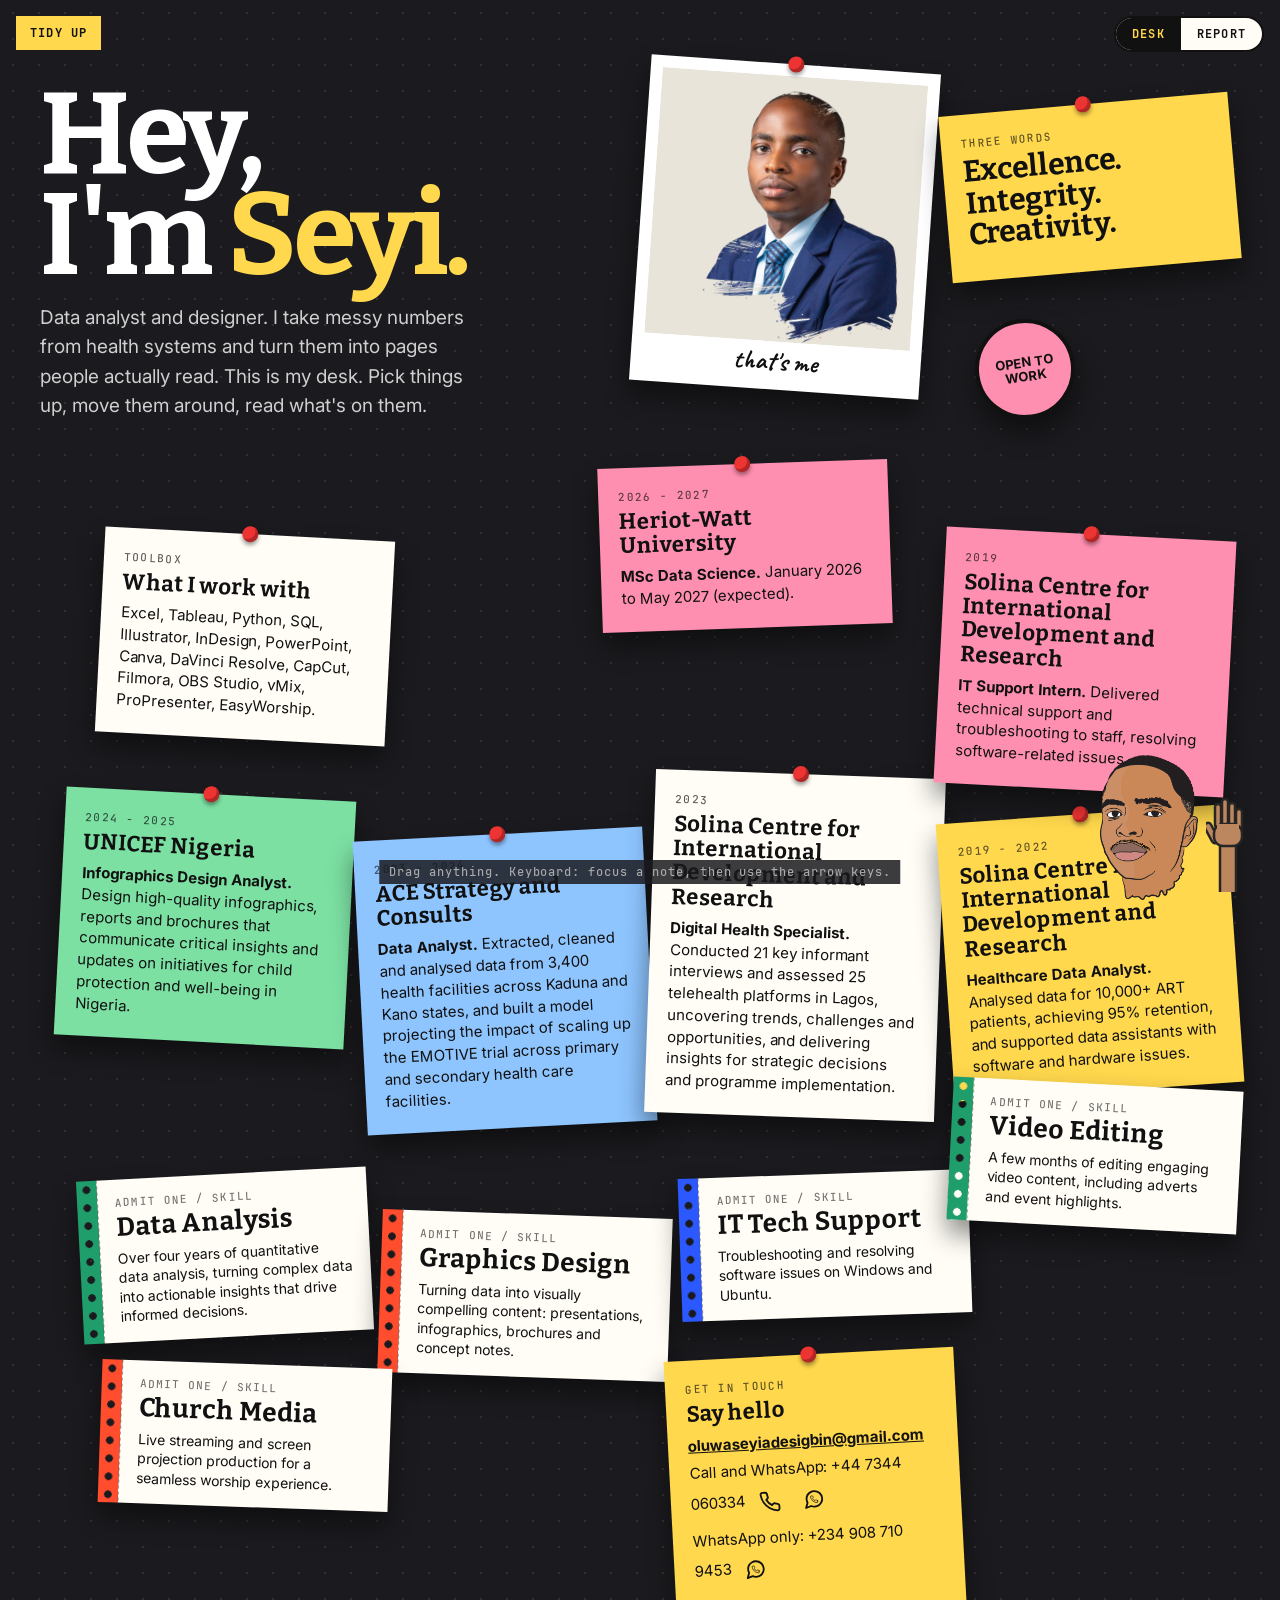
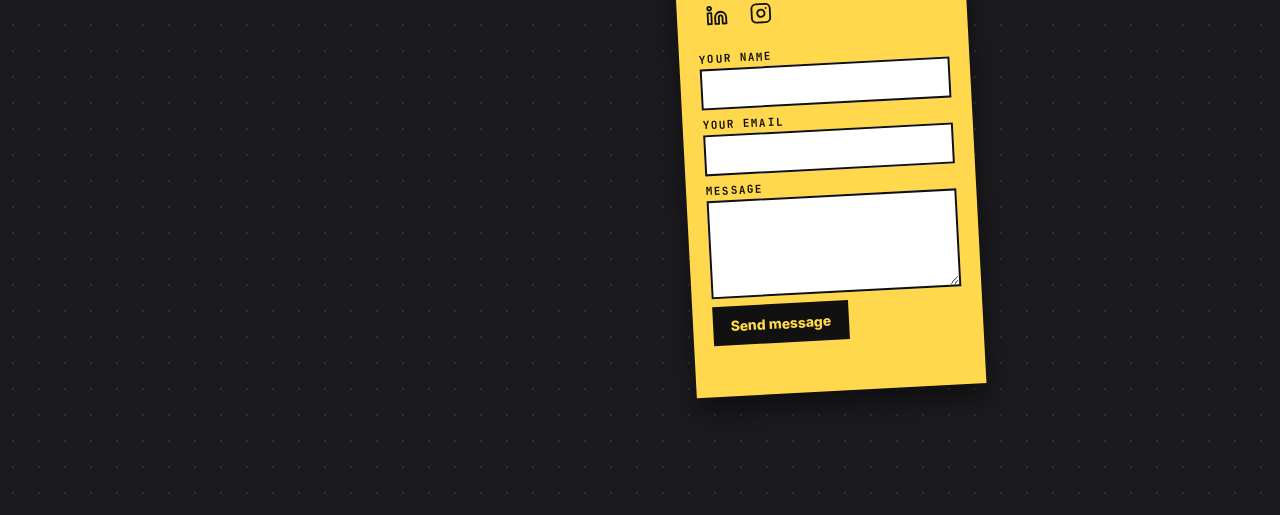
==== commit 01a52e9d: "feat(report): animate the avatar along the career timeline Adds a strip above the year axis of the R" ====
--- a/next/index.html
+++ b/next/index.html
@@ -30,6 +30,8 @@
   <link rel="stylesheet" href="css/desk.css">
   <link rel="stylesheet" href="css/report.css">
   <link rel="stylesheet" href="css/avatar-popup.css">
+  <link rel="stylesheet" href="css/avatar-figure.css">
+  <link rel="stylesheet" href="css/timeline-runner.css">
 </head>
 <body data-view="desk">
   <a class="skip-link" href="#main">Skip to content</a>
@@ -53,6 +55,8 @@
   <script src="js/icons.js"></script>
   <script src="js/contact-form.js"></script>
   <script src="js/desk.js"></script>
+  <script src="js/avatar-figure.js"></script>
+  <script src="js/timeline-runner.js"></script>
   <script src="js/report.js"></script>
   <script src="js/avatar-popup.js"></script>
   <script src="js/app.js"></script>
--- a/next/css/desk.css
+++ b/next/css/desk.css
@@ -68,7 +68,19 @@
   font: 700 26px var(--font-hand);
 }
 
-.ticket { background: var(--paper); border-left: 14px dotted #111; padding: 16px 18px; }
+/* Ticket: a coloured stub with punched holes (transparent, so the desk shows through),
+   a dashed tear line, then the paper. Stub colour comes from --stub (set in desk.js). */
+.ticket {
+  --stub: #111;
+  padding: 16px 18px 16px 38px;
+  background-image:
+    radial-gradient(circle at 10px 9px, transparent 3.5px, var(--stub) 4px),
+    linear-gradient(to bottom, rgba(0, 0, 0, .35) 50%, transparent 50%),
+    linear-gradient(var(--paper), var(--paper));
+  background-repeat: repeat-y, repeat-y, no-repeat;
+  background-size: 20px 18px, 1px 6px, calc(100% - 20px) 100%;
+  background-position: 0 0, 20px 0, 20px 0;
+}
 .ticket small { display: block; font: 11px var(--font-mono); letter-spacing: .1em; text-transform: uppercase; opacity: .6; }
 .ticket b { display: block; font: 700 26px/1.1 var(--font-head); margin: 4px 0 6px; }
 .ticket p { font-size: 14px; line-height: 1.4; }
--- a/next/css/report.css
+++ b/next/css/report.css
@@ -96,6 +96,7 @@
   .r-hero { grid-template-columns: 1fr; }
   .r-tag-1 { left: 0; }
   .gantt { --label: 120px; padding: 12px 10px 4px; }
+  .axis span { padding-left: 3px; font-size: 10px; letter-spacing: -.02em; overflow: hidden; }
   .who b { font-size: 12px; }
   .who small { font-size: 11px; }
   .detail p { padding-left: 0; }
--- a/next/css/avatar-figure.css
+++ b/next/css/avatar-figure.css
@@ -0,0 +1,35 @@
+/* The standing avatar figure (see js/avatar-figure.js). */
+.avatar-figure {
+  --fig-head-scale: .8;           /* 1 = head as drawn; smaller values shrink it from the neck */
+  --fig-halo: none;               /* set to a light drop-shadow for use on a dark background */
+  display: block;
+  width: 100%;
+  height: auto;
+  overflow: visible;
+  filter: var(--fig-halo);
+}
+
+/* Each part turns around its own pivot, which the script sets in the figure's units. */
+.avatar-figure .fig-part { transform-box: view-box; }
+.avatar-figure .fig-head { transform: scale(var(--fig-head-scale)); }
+
+/*
+ * Run cycle (add the class "is-running" to the figure). The arms swing from the shoulders, the legs lift
+ * straight up under the shirt hem (they never rotate, which would show a kink at the hips), and the whole
+ * figure bobs. Opposite arms and legs move in opposite directions.
+ */
+.avatar-figure.is-running { animation: fig-bob .2s ease-in-out infinite alternate; }
+.avatar-figure.is-running .fig-arm-l { animation: fig-arm .4s ease-in-out infinite alternate; }
+.avatar-figure.is-running .fig-arm-r { animation: fig-arm .4s ease-in-out infinite alternate-reverse; }
+.avatar-figure.is-running .fig-leg-l { animation: fig-lift .4s ease-in-out infinite alternate; }
+.avatar-figure.is-running .fig-leg-r { animation: fig-lift .4s ease-in-out infinite alternate-reverse; }
+.avatar-figure.is-running .fig-head { animation: fig-nod .4s ease-in-out infinite alternate; }
+
+@keyframes fig-bob { from { transform: translateY(0); } to { transform: translateY(-5px); } }
+@keyframes fig-arm { from { transform: rotate(-20deg); } to { transform: rotate(20deg); } }
+@keyframes fig-lift { from { transform: translateY(0); } to { transform: translateY(-24px); } }
+@keyframes fig-nod { from { transform: scale(var(--fig-head-scale)) rotate(-2deg); } to { transform: scale(var(--fig-head-scale)) rotate(2deg); } }
+
+@media (prefers-reduced-motion: reduce) {
+  .avatar-figure.is-running, .avatar-figure.is-running .fig-part { animation: none; }
+}
--- a/next/css/timeline-runner.css
+++ b/next/css/timeline-runner.css
@@ -0,0 +1,48 @@
+/* The strip above the Report timeline (see js/timeline-runner.js). Lines up with the year columns below it. */
+.runner { display: grid; grid-template-columns: var(--label) 1fr; align-items: end; padding-top: 6px; }
+.runner-side { align-self: center; padding-right: 14px; }
+.runner-replay {
+  all: unset; box-sizing: border-box; cursor: pointer; font-size: 12px; letter-spacing: .08em; text-transform: uppercase;
+  border: 2px solid var(--report-ink); border-radius: 999px; padding: 5px 12px; background: var(--report-bg);
+}
+.runner-replay:hover { background: var(--report-ink); color: var(--report-bg); }
+.runner-replay:focus-visible { outline: 3px solid var(--report-blue); outline-offset: 2px; }
+
+.runner-track { position: relative; height: 168px; }
+.runner-ground { position: absolute; left: 0; right: 0; bottom: 0; height: 0; border-bottom: 3px solid var(--report-ink); }
+
+/* The avatar's feet sit on the line; "left" is the centre of the figure. */
+.runner-actor { position: absolute; bottom: 3px; width: 58px; margin-left: -29px; pointer-events: none; will-change: left, transform; }
+.runner-actor .avatar-figure { width: 58px; }
+.runner-actor .runner-plane { display: none; position: absolute; left: 50%; bottom: 8px; width: 116px; margin-left: -58px; }
+.runner-actor.is-plane .runner-plane { display: block; }
+.runner-actor.is-plane .avatar-figure { display: none; }
+
+/* The move to the UK: a dashed marker with a label, always visible. */
+.runner-pin { position: absolute; top: 0; bottom: 0; width: 0; border-left: 2px dashed var(--report-accent); pointer-events: none; }
+.runner-pin__label {
+  position: absolute; top: 0; left: 8px; white-space: nowrap; font-size: 12px; letter-spacing: .04em;
+  background: var(--report-accent); color: #fff; padding: 3px 8px;
+}
+.runner-plane--pin { position: absolute; top: 28px; left: 8px; width: 44px; }
+.runner-pin--left .runner-pin__label { left: auto; right: 8px; }
+.runner-pin--left .runner-plane--pin { left: auto; right: 8px; }
+
+/* Plane colours */
+.runner-plane .pl-body { fill: var(--paper); }
+.runner-plane .pl-stripe { fill: var(--report-accent); }
+.runner-plane .pl-tail { fill: var(--report-accent); }
+.runner-plane .pl-wing { fill: var(--report-blue); }
+.runner-plane .pl-wing-far { fill: #1d3fb8; }
+.runner-plane .pl-window { fill: var(--report-ink); }
+.runner-plane path, .runner-plane circle { stroke: var(--report-ink); stroke-width: 3; stroke-linejoin: round; }
+.runner-plane .pl-window { stroke-width: 0; }
+
+@media (max-width: 800px) {
+  .runner-track { height: 128px; }
+  .runner-actor, .runner-actor .avatar-figure { width: 42px; }
+  .runner-actor { margin-left: -21px; }
+  .runner-actor .runner-plane { width: 84px; margin-left: -42px; }
+  .runner-pin__label { font-size: 10px; padding: 2px 5px; }
+  .runner-plane--pin { width: 34px; top: 22px; }
+}
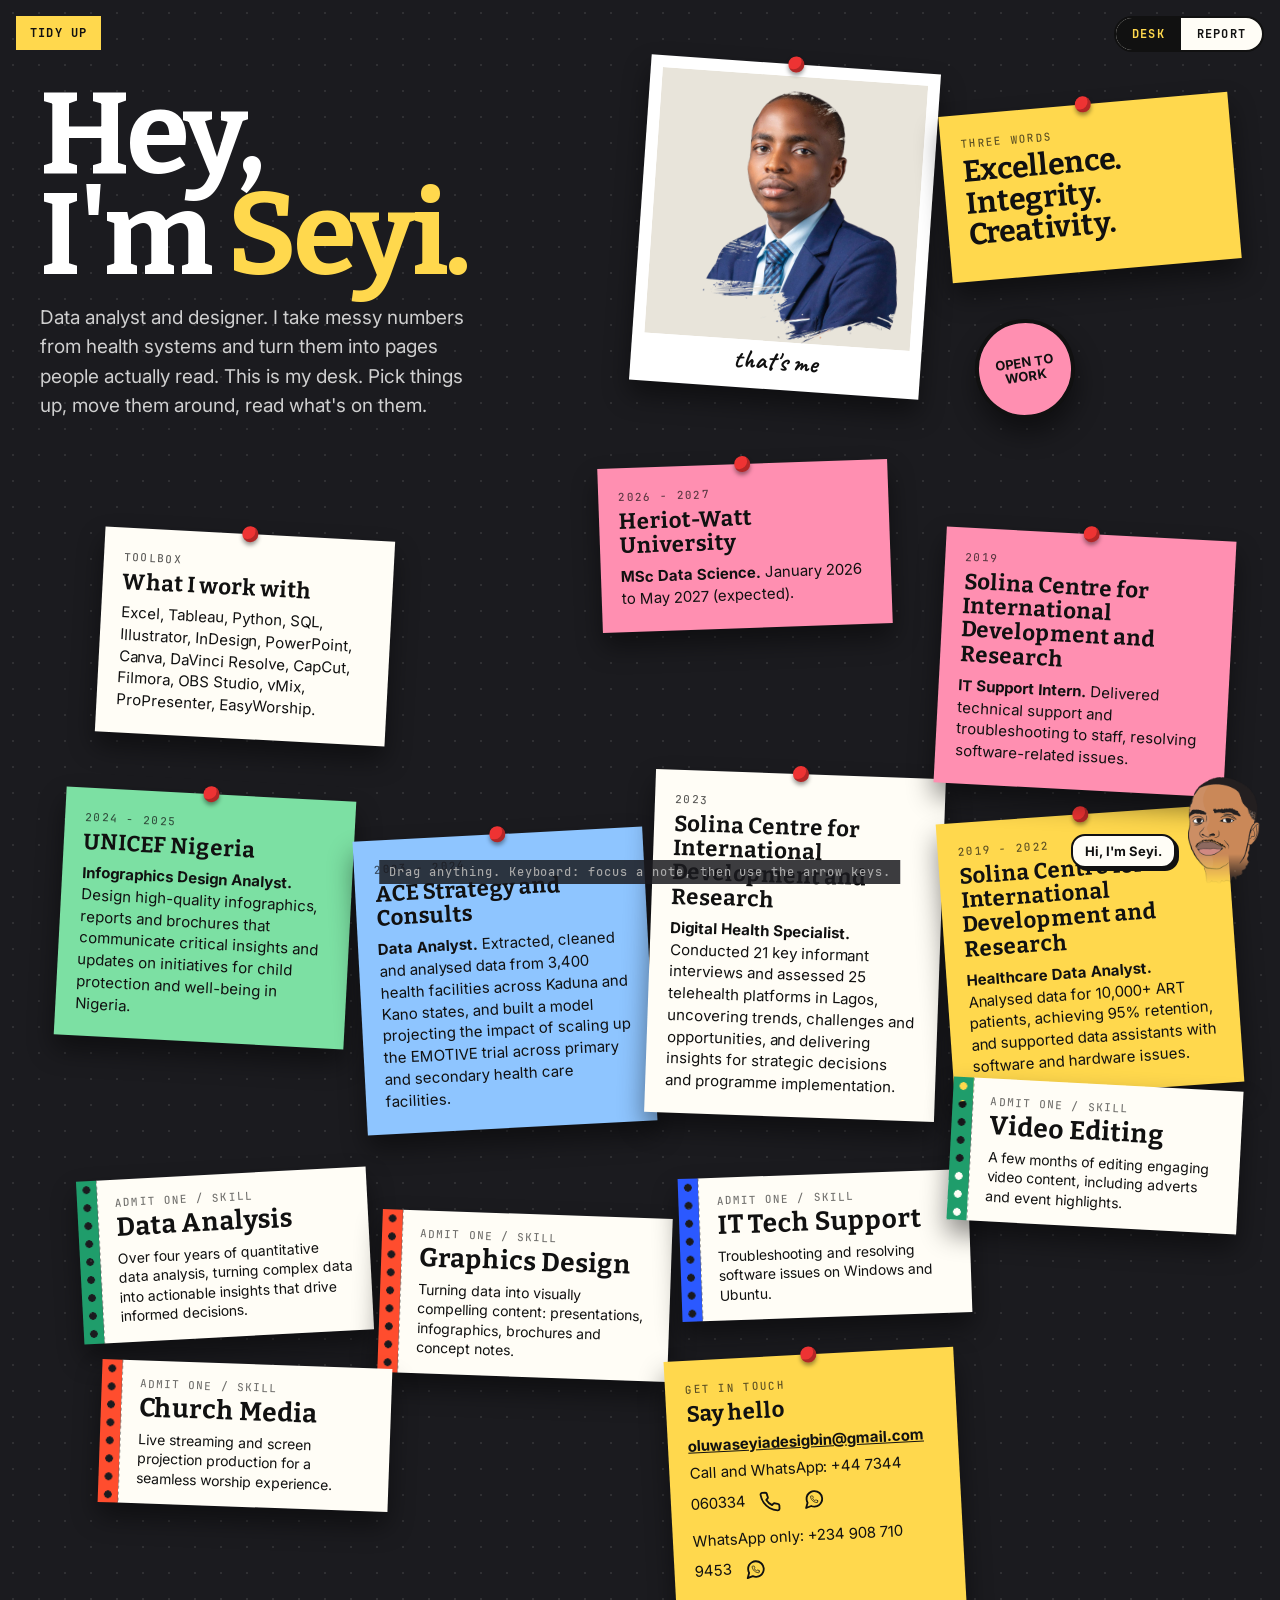
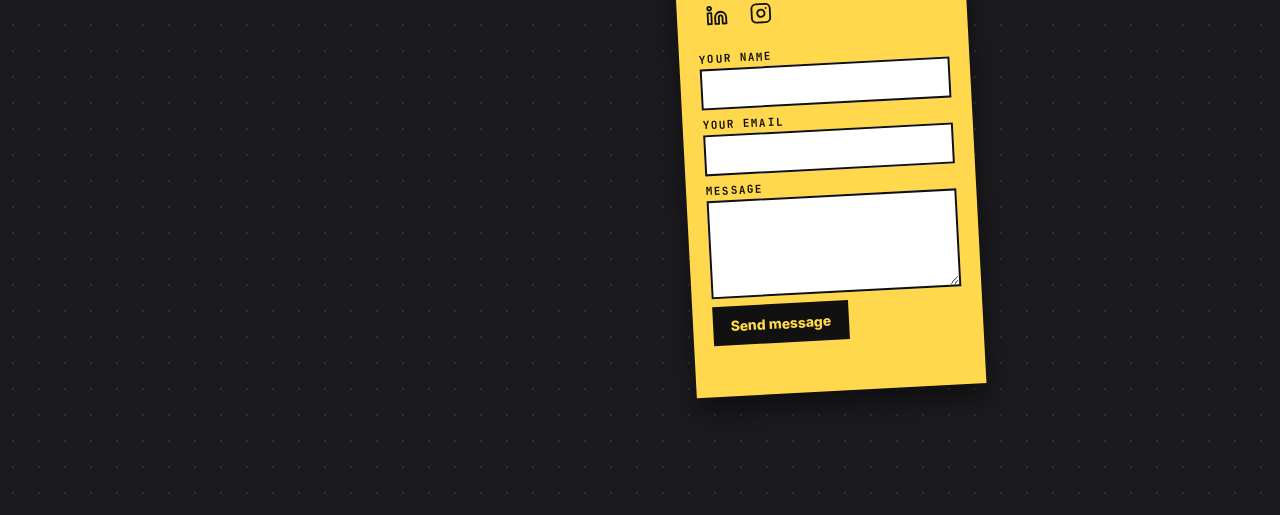
==== commit 63bd1ada: "feat(report): replace the sticky header with a floating, draggable section menu The owner found the " ====
--- a/next/index.html
+++ b/next/index.html
@@ -32,6 +32,7 @@
   <link rel="stylesheet" href="css/avatar-popup.css">
   <link rel="stylesheet" href="css/avatar-figure.css">
   <link rel="stylesheet" href="css/timeline-runner.css">
+  <link rel="stylesheet" href="css/section-menu.css">
 </head>
 <body data-view="desk">
   <a class="skip-link" href="#main">Skip to content</a>
@@ -55,8 +56,10 @@
   <script src="js/icons.js"></script>
   <script src="js/contact-form.js"></script>
   <script src="js/desk.js"></script>
+  <script src="js/flags.js"></script>
   <script src="js/avatar-figure.js"></script>
   <script src="js/timeline-runner.js"></script>
+  <script src="js/section-menu.js"></script>
   <script src="js/report.js"></script>
   <script src="js/avatar-popup.js"></script>
   <script src="js/app.js"></script>
--- a/next/css/form.css
+++ b/next/css/form.css
@@ -22,6 +22,6 @@
 .cf-status a { font-weight: 700; }
 
 /* Report: give the form a boxed look under the contact list */
-.report .contact-form { max-width: 640px; margin-top: var(--space-4); padding: 20px; border: 2px solid var(--report-ink); background: rgba(255, 255, 255, .5); }
+.report .contact-form { margin-top: 0; padding: 20px; border: 2px solid var(--report-ink); background: rgba(255, 255, 255, .5); }
 .report .contact-form .cf-button { background: var(--report-ink); color: var(--report-bg); }
 .report .contact-form .cf-button:hover { background: var(--report-accent); }
--- a/next/css/report.css
+++ b/next/css/report.css
@@ -18,6 +18,9 @@
 }
 .r-top nav a { margin-right: 22px; text-decoration: none; }
 .r-top nav a:hover { color: var(--report-accent); }
+
+/* Contact: links and form side by side, one under the other on narrower screens. */
+@media (max-width: 900px) { .contact-grid { grid-template-columns: 1fr; } }
 
 /* Hero */
 .r-hero { display: grid; grid-template-columns: 1.3fr 1fr; gap: 30px; padding: 60px 0 40px; align-items: end; }
@@ -58,7 +61,12 @@
 .rowg-btn:focus-visible { outline: 3px solid var(--report-blue); outline-offset: 2px; }
 .who { padding-right: 14px; }
 .who b { display: block; font-size: 14px; line-height: 1.2; }
-.who small { color: #555; font-size: 13px; }
+.who small { color: #555; font-size: 13px; line-height: 1.25; display: block; }
+.who-meta { display: block; margin-top: 3px; font-size: 12px; color: #333; }
+.who-place { display: flex; align-items: center; gap: 6px; }
+.who-meta .years { display: block; margin-top: 1px; font-size: 11px; color: #666; }
+.who-meta .flag { width: 20px; height: 13px; border: 1px solid var(--report-ink); flex: none; }
+.who-meta .kind { border: 1px solid var(--report-ink); border-radius: 999px; padding: 0 6px; text-transform: uppercase; letter-spacing: .06em; font-size: 10px; }
 .track { position: relative; display: block; height: 30px; }
 .bar { position: absolute; top: 0; height: 30px; background: var(--report-blue); transition: background .2s, top .2s, height .2s; }
 .rowg-btn:hover .bar, .rowg.open .bar { background: var(--report-accent); top: -2px; height: 34px; }
@@ -80,7 +88,8 @@
 .b-3 { font-size: 30px; padding: 16px 34px; background: var(--report-blue); color: #fff; border-color: var(--report-blue); }
 
 /* Contact */
-.contact-list { list-style: none; padding: 0; max-width: 640px; border: 2px solid var(--report-ink); background: rgba(255, 255, 255, .5); }
+.contact-grid { display: grid; grid-template-columns: 1fr 1fr; gap: 28px; align-items: start; }
+.contact-list { list-style: none; padding: 0; margin: 0; border: 2px solid var(--report-ink); background: rgba(255, 255, 255, .5); }
 .contact-list li { display: grid; grid-template-columns: 150px 1fr; gap: 12px; padding: 14px 18px; border-bottom: 2px solid var(--report-ink); align-items: baseline; }
 .contact-list li:last-child { border-bottom: 0; }
 .contact-list a { font-weight: 700; }
@@ -99,6 +108,9 @@
   .axis span { padding-left: 3px; font-size: 10px; letter-spacing: -.02em; overflow: hidden; }
   .who b { font-size: 12px; }
   .who small { font-size: 11px; }
+  .who-meta { font-size: 11px; }
+  .who-meta .years { font-size: 10px; }
+  .who-meta .flag { width: 16px; height: 11px; }
   .detail p { padding-left: 0; }
   .contact-list li { grid-template-columns: 1fr; gap: 2px; }
 }
--- a/next/css/avatar-popup.css
+++ b/next/css/avatar-popup.css
@@ -1,55 +1,44 @@
 /*
- * One-time avatar: head pops up from the bottom edge, a hand waves, then speech bubbles appear.
- * Bottom-right, away from the Desk | Report switch (top-right).
- * Steps are driven by classes set in js/avatar-popup.js: .is-up (head), .is-waving (hand).
+ * One-time avatar: head pops in, then speech bubbles appear.
+ * Bottom-right, a little above the window edge, away from the Desk | Report switch (top-right).
+ * Steps are driven by the class set in js/avatar-popup.js: .is-up (head).
  */
 .avatar-popup {
-  position: fixed; right: var(--space-3); bottom: 0; z-index: 60;
+  position: fixed; right: var(--space-3); bottom: var(--space-3); z-index: 60;
   display: flex; align-items: flex-end; gap: var(--space-2);
   max-width: calc(100vw - 2 * var(--space-3));
-  font: 15px/1.4 var(--font-body); color: #111;
+  font: 13px/1.4 var(--font-body); color: #111;
   pointer-events: none; /* only the bubbles and buttons take clicks, so the page behind stays usable */
 }
 
-/* Figure: clipped at the bottom edge of the window so it looks like it is peeking up. */
-.avatar-popup__figure { position: relative; flex: none; width: 170px; height: 156px; overflow: hidden; }
+/* Figure. The head's bottom edge is ragged (it is cut from a larger drawing), so it fades out instead of ending in a line. */
+.avatar-popup__figure { position: relative; flex: none; width: 80px; height: 112px; }
 
 /* Head: the source image is trimmed to the drawing (375 x 556), so it fills the frame with no crop offsets.
    If the image is replaced, set the aspect ratio to the new size and the width to taste. */
 .avatar-popup__head {
-  position: absolute; left: 6px; bottom: 0; width: 98px; aspect-ratio: 375 / 556; overflow: hidden;
-  transform: translateY(105%); transition: transform .5s cubic-bezier(.2, 1.4, .4, 1);
+  position: absolute; left: 4px; bottom: 0; width: 72px; aspect-ratio: 375 / 556; overflow: hidden;
+  transform: scale(.4); transform-origin: 50% 100%; opacity: 0;
+  transition: transform .5s cubic-bezier(.2, 1.4, .4, 1), opacity .25s ease-out;
+  -webkit-mask-image: linear-gradient(to bottom, #000 72%, transparent 100%);
+  mask-image: linear-gradient(to bottom, #000 72%, transparent 100%);
 }
 .avatar-popup__head img { display: block; width: 100%; height: auto; }
-.avatar-popup.is-up .avatar-popup__head { transform: none; }
-
-/* Hand: pivots at the wrist, which stays below the window edge. */
-.avatar-popup__handwrap {
-  position: absolute; left: 112px; bottom: 0; width: 44px; height: 96px;
-  transform: translateY(105%); transform-origin: 50% 100%;
-  transition: transform .4s ease-out;
-}
-.avatar-popup__hand { display: block; width: 100%; height: 100%; }
-.avatar-popup.is-waving .avatar-popup__handwrap { transform: translateY(-8px); animation: avatar-wave .55s ease-in-out .4s 3; }
-@keyframes avatar-wave {
-  0%, 100% { transform: translateY(-8px) rotate(0); }
-  25% { transform: translateY(-8px) rotate(-16deg); }
-  75% { transform: translateY(-8px) rotate(16deg); }
-}
+.avatar-popup.is-up .avatar-popup__head { transform: none; opacity: 1; }
 
 /* Speech bubbles */
 .avatar-popup__talk {
   display: flex; flex-direction: column; align-items: flex-end; gap: var(--space-2);
-  width: 250px; margin-bottom: var(--space-4);
+  width: 200px; margin-bottom: var(--space-3);
 }
 .avatar-popup__bubble {
   position: relative; pointer-events: auto;
-  background: var(--paper); border: 2px solid #111; border-radius: 16px;
-  padding: 8px 14px; box-shadow: 3px 3px 0 #111;
+  background: var(--paper); border: 2px solid #111; border-radius: 14px;
+  padding: 6px 12px; box-shadow: 3px 3px 0 #111;
   animation: avatar-bubble-in .25s cubic-bezier(.2, 1.4, .4, 1);
 }
 .avatar-popup__bubble--hello { font-weight: 700; }
-.avatar-popup__bubble--message { padding-right: 34px; }
+.avatar-popup__bubble--message { padding-right: 30px; }
 /* Tail pointing at the head, on the last bubble */
 .avatar-popup__bubble--message::after {
   content: ""; position: absolute; right: -9px; bottom: 14px; width: 14px; height: 14px;
@@ -59,8 +48,8 @@
 
 .avatar-popup__go {
   all: unset; box-sizing: border-box; cursor: pointer; display: inline-block; margin-top: var(--space-2);
-  padding: 6px 12px; background: #111; color: var(--note-yellow); border-radius: 999px;
-  font: 700 12px var(--font-mono); letter-spacing: .08em; text-transform: uppercase;
+  padding: 5px 10px; background: #111; color: var(--note-yellow); border-radius: 999px;
+  font: 700 11px var(--font-mono); letter-spacing: .08em; text-transform: uppercase;
 }
 .avatar-popup__close {
   all: unset; box-sizing: border-box; cursor: pointer; position: absolute; top: 2px; right: 4px;
@@ -71,13 +60,12 @@
 /* Narrow screens: bubbles stack above the figure instead of beside it. */
 @media (max-width: 520px) {
   .avatar-popup { flex-direction: column-reverse; align-items: flex-end; gap: 0; }
-  .avatar-popup__talk { width: min(250px, 100%); margin-bottom: var(--space-2); }
+  .avatar-popup__talk { width: min(200px, 100%); margin-bottom: var(--space-2); }
   .avatar-popup__bubble--message::after { display: none; }
 }
 
-/* Reduced motion: no pop, wave or bubble animation. JS shows everything at once. */
+/* Reduced motion: no pop or bubble animation. JS shows everything at once. */
 @media (prefers-reduced-motion: reduce) {
-  .avatar-popup__head, .avatar-popup__handwrap { transition: none; }
-  .avatar-popup.is-waving .avatar-popup__handwrap { animation: none; }
+  .avatar-popup__head { transition: none; }
   .avatar-popup__bubble { animation: none; }
 }
--- a/next/css/avatar-figure.css
+++ b/next/css/avatar-figure.css
@@ -30,6 +30,22 @@
 @keyframes fig-lift { from { transform: translateY(0); } to { transform: translateY(-24px); } }
 @keyframes fig-nod { from { transform: scale(var(--fig-head-scale)) rotate(-2deg); } to { transform: scale(var(--fig-head-scale)) rotate(2deg); } }
 
+/*
+ * Walk cycle for the side view (add "is-walking"). Legs and arms swing from the hips and shoulders, opposite
+ * arm and leg together. Turning is clockwise, so a negative angle swings a limb forward (to the right).
+ */
+.avatar-figure--walk { --fig-head-scale: 1; }
+.avatar-figure--walk.is-walking { animation: fig-bob .3s ease-in-out infinite alternate; }
+.avatar-figure--walk.is-walking .fig-leg-f { animation: walk-leg-f .6s ease-in-out infinite alternate; }
+.avatar-figure--walk.is-walking .fig-leg-b { animation: walk-leg-f .6s ease-in-out infinite alternate-reverse; }
+.avatar-figure--walk.is-walking .fig-arm-b { animation: walk-arm-b .6s ease-in-out infinite alternate; }
+.avatar-figure--walk.is-walking .fig-arm-f { animation: walk-arm-b .6s ease-in-out infinite alternate-reverse; }
+.avatar-figure--walk.is-walking .fig-head { animation: fig-nod .6s ease-in-out infinite alternate; }
+
+@keyframes walk-leg-f { from { transform: rotate(-15deg); } to { transform: rotate(15deg); } }
+@keyframes walk-arm-b { from { transform: rotate(-26deg); } to { transform: rotate(26deg); } }
+
 @media (prefers-reduced-motion: reduce) {
-  .avatar-figure.is-running, .avatar-figure.is-running .fig-part { animation: none; }
+  .avatar-figure.is-running, .avatar-figure.is-running .fig-part,
+  .avatar-figure.is-walking, .avatar-figure.is-walking .fig-part { animation: none; }
 }
--- a/next/css/timeline-runner.css
+++ b/next/css/timeline-runner.css
@@ -12,37 +12,18 @@
 .runner-ground { position: absolute; left: 0; right: 0; bottom: 0; height: 0; border-bottom: 3px solid var(--report-ink); }
 
 /* The avatar's feet sit on the line; "left" is the centre of the figure. */
-.runner-actor { position: absolute; bottom: 3px; width: 58px; margin-left: -29px; pointer-events: none; will-change: left, transform; }
-.runner-actor .avatar-figure { width: 58px; }
-.runner-actor .runner-plane { display: none; position: absolute; left: 50%; bottom: 8px; width: 116px; margin-left: -58px; }
-.runner-actor.is-plane .runner-plane { display: block; }
-.runner-actor.is-plane .avatar-figure { display: none; }
-
-/* The move to the UK: a dashed marker with a label, always visible. */
-.runner-pin { position: absolute; top: 0; bottom: 0; width: 0; border-left: 2px dashed var(--report-accent); pointer-events: none; }
-.runner-pin__label {
-  position: absolute; top: 0; left: 8px; white-space: nowrap; font-size: 12px; letter-spacing: .04em;
-  background: var(--report-accent); color: #fff; padding: 3px 8px;
-}
-.runner-plane--pin { position: absolute; top: 28px; left: 8px; width: 44px; }
-.runner-pin--left .runner-pin__label { left: auto; right: 8px; }
-.runner-pin--left .runner-plane--pin { left: auto; right: 8px; }
-
-/* Plane colours */
-.runner-plane .pl-body { fill: var(--paper); }
-.runner-plane .pl-stripe { fill: var(--report-accent); }
-.runner-plane .pl-tail { fill: var(--report-accent); }
-.runner-plane .pl-wing { fill: var(--report-blue); }
-.runner-plane .pl-wing-far { fill: #1d3fb8; }
-.runner-plane .pl-window { fill: var(--report-ink); }
-.runner-plane path, .runner-plane circle { stroke: var(--report-ink); stroke-width: 3; stroke-linejoin: round; }
-.runner-plane .pl-window { stroke-width: 0; }
+.runner-actor { position: absolute; bottom: 3px; width: 84px; margin-left: -42px; pointer-events: none; will-change: left, transform; }
+.runner-actor .avatar-figure { width: 84px; }
+/* Facing you (standing) and walking (side view) are the same height; only one shows at a time. */
+.runner-actor .avatar-figure:not(.avatar-figure--walk) { width: 59px; margin: 0 auto; }
+.runner-actor .avatar-figure--walk { display: none; }
+.runner-actor.is-walking-now .avatar-figure--walk { display: block; }
+.runner-actor.is-walking-now .avatar-figure:not(.avatar-figure--walk) { display: none; }
 
 @media (max-width: 800px) {
   .runner-track { height: 128px; }
-  .runner-actor, .runner-actor .avatar-figure { width: 42px; }
-  .runner-actor { margin-left: -21px; }
-  .runner-actor .runner-plane { width: 84px; margin-left: -42px; }
-  .runner-pin__label { font-size: 10px; padding: 2px 5px; }
-  .runner-plane--pin { width: 34px; top: 22px; }
+  .runner-actor, .runner-actor .avatar-figure--walk { width: 62px; }
+  .runner-actor .avatar-figure:not(.avatar-figure--walk) { width: 44px; }
+  .runner-actor { margin-left: -31px; }
+  .runner-track { height: 124px; }
 }
--- a/next/css/section-menu.css
+++ b/next/css/section-menu.css
@@ -0,0 +1,29 @@
+/* The floating section menu in the Report (see js/section-menu.js). Bubble style, to match the greeting pop-up. */
+.section-menu { position: fixed; left: var(--space-3); bottom: var(--space-3); z-index: 45; }
+.section-menu__btn {
+  all: unset; box-sizing: border-box; cursor: grab; touch-action: none; display: block;
+  width: 48px; height: 48px; border-radius: 50%; background: var(--paper); border: 2px solid #111; box-shadow: 3px 3px 0 #111;
+}
+.section-menu.is-dragging .section-menu__btn { cursor: grabbing; box-shadow: 5px 5px 0 #111; }
+.section-menu__btn:hover { background: var(--note-yellow); }
+.section-menu__btn:focus-visible, .section-menu__link:focus-visible { outline: 3px solid var(--report-blue); outline-offset: 2px; }
+.section-menu__icon { display: block; width: 100%; height: 100%; }
+.section-menu__icon rect { fill: #111; }
+.section-menu__icon .dot { fill: var(--report-accent); }
+
+/* The list opens away from the nearest edge (classes set by the script). */
+.section-menu__list {
+  position: absolute; bottom: 58px; left: 0; display: flex; flex-direction: column; gap: 4px; min-width: 170px;
+  padding: 8px; background: var(--paper); border: 2px solid #111; border-radius: 14px; box-shadow: 3px 3px 0 #111;
+  animation: section-menu-in .15s ease-out;
+}
+.section-menu.is-below .section-menu__list { bottom: auto; top: 58px; }
+.section-menu.is-right .section-menu__list { left: auto; right: 0; }
+.section-menu__list[hidden] { display: none; }
+.section-menu__link {
+  all: unset; box-sizing: border-box; cursor: pointer; padding: 7px 10px; border-radius: 8px;
+  font: 700 12px var(--font-mono); letter-spacing: .08em; text-transform: uppercase; color: #111;
+}
+.section-menu__link:hover { background: #111; color: var(--note-yellow); }
+@keyframes section-menu-in { from { opacity: 0; transform: translateY(6px); } to { opacity: 1; transform: none; } }
+@media (prefers-reduced-motion: reduce) { .section-menu__list { animation: none; } }
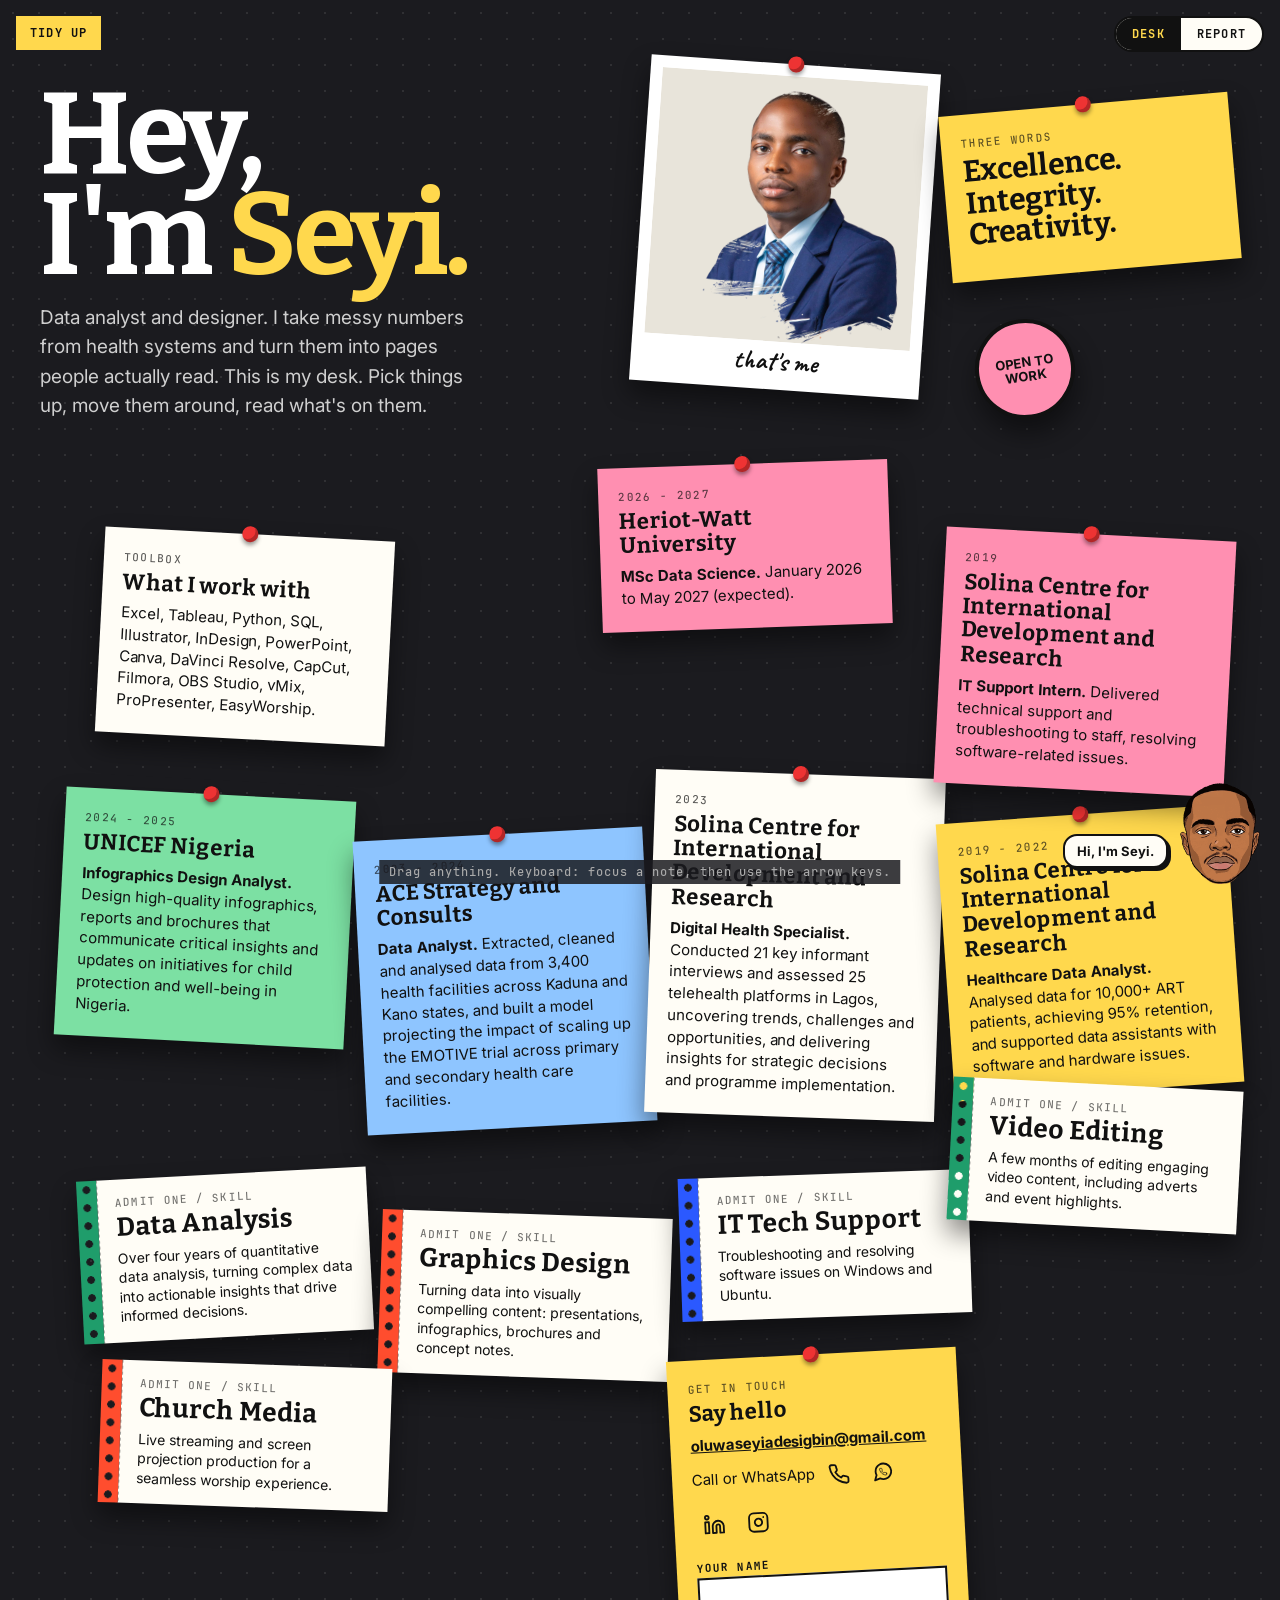
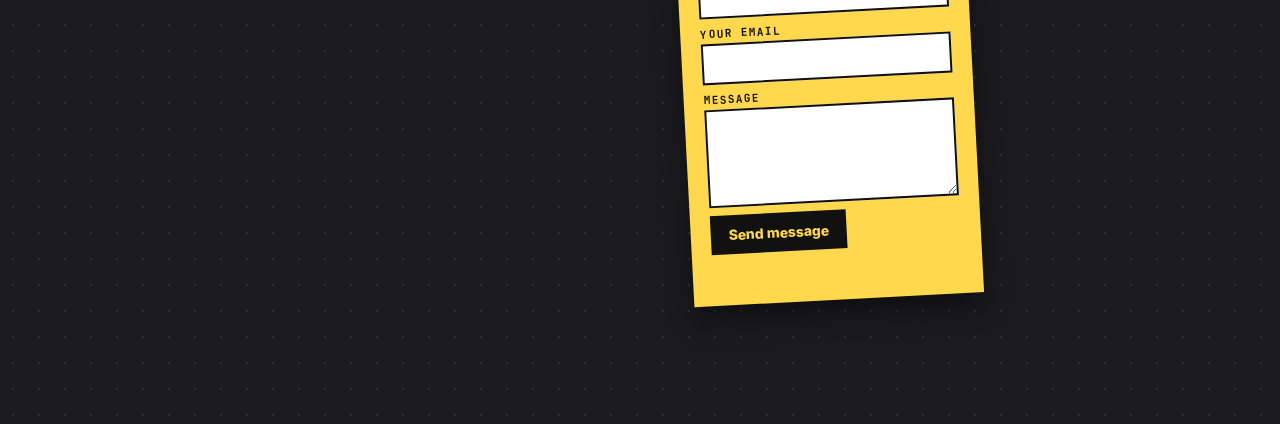
==== commit 852d82f5: "feat(review): add ?review mode for leaving pinned notes on the site Adds next/js/review.js, an owner" ====
--- a/next/index.html
+++ b/next/index.html
@@ -63,5 +63,13 @@
   <script src="js/report.js"></script>
   <script src="js/avatar-popup.js"></script>
   <script src="js/app.js"></script>
+  <script>
+    // Review notes tool: only fetched when the address has ?review
+    if (/[?&]review(&|=|$)/.test(location.search)) {
+      var rv = document.createElement("script");
+      rv.src = "js/review.js";
+      document.body.appendChild(rv);
+    }
+  </script>
 </body>
 </html>
--- a/next/css/report.css
+++ b/next/css/report.css
@@ -114,3 +114,6 @@
   .detail p { padding-left: 0; }
   .contact-list li { grid-template-columns: 1fr; gap: 2px; }
 }
+
+/* Jumping to a section (header links or the floating menu) leaves a little space above it instead of sitting flush at the top. */
+#figures, #timeline, #expertise, #toolkit, #contact { scroll-margin-top: 24px; }
--- a/next/css/avatar-popup.css
+++ b/next/css/avatar-popup.css
@@ -12,16 +12,14 @@
 }
 
 /* Figure. The head's bottom edge is ragged (it is cut from a larger drawing), so it fades out instead of ending in a line. */
-.avatar-popup__figure { position: relative; flex: none; width: 80px; height: 112px; }
+.avatar-popup__figure { position: relative; flex: none; width: 88px; height: 100px; }
 
 /* Head: the source image is trimmed to the drawing (375 x 556), so it fills the frame with no crop offsets.
    If the image is replaced, set the aspect ratio to the new size and the width to taste. */
 .avatar-popup__head {
-  position: absolute; left: 4px; bottom: 0; width: 72px; aspect-ratio: 375 / 556; overflow: hidden;
+  position: absolute; left: 4px; bottom: 0; width: 80px; aspect-ratio: 136 / 171; overflow: hidden;
   transform: scale(.4); transform-origin: 50% 100%; opacity: 0;
   transition: transform .5s cubic-bezier(.2, 1.4, .4, 1), opacity .25s ease-out;
-  -webkit-mask-image: linear-gradient(to bottom, #000 72%, transparent 100%);
-  mask-image: linear-gradient(to bottom, #000 72%, transparent 100%);
 }
 .avatar-popup__head img { display: block; width: 100%; height: auto; }
 .avatar-popup.is-up .avatar-popup__head { transform: none; opacity: 1; }
--- a/next/css/section-menu.css
+++ b/next/css/section-menu.css
@@ -1,5 +1,6 @@
 /* The floating section menu in the Report (see js/section-menu.js). Bubble style, to match the greeting pop-up. */
-.section-menu { position: fixed; left: var(--space-3); bottom: var(--space-3); z-index: 45; }
+.section-menu { position: fixed; left: var(--space-3); bottom: var(--space-3); z-index: 45; transition: opacity .3s ease; }
+.section-menu.is-placing { opacity: 0; }
 .section-menu__btn {
   all: unset; box-sizing: border-box; cursor: grab; touch-action: none; display: block;
   width: 48px; height: 48px; border-radius: 50%; background: var(--paper); border: 2px solid #111; box-shadow: 3px 3px 0 #111;
